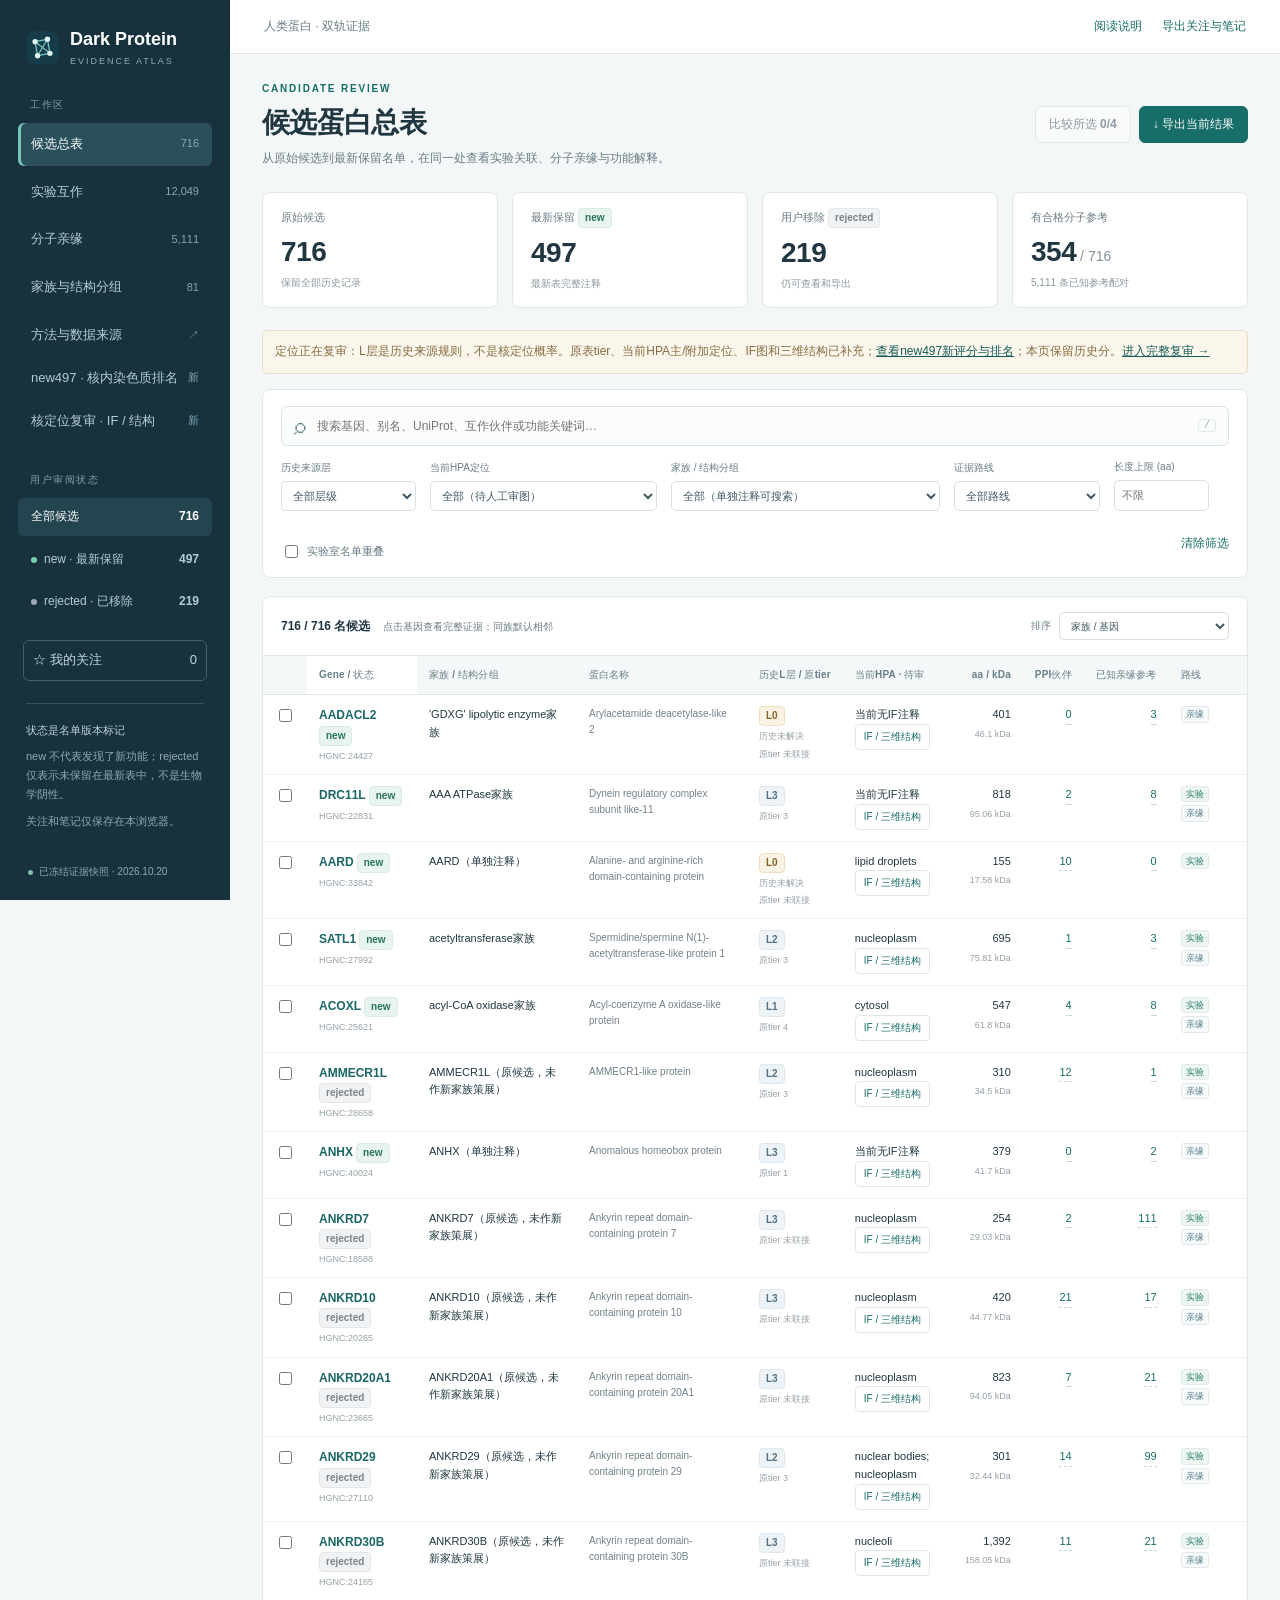
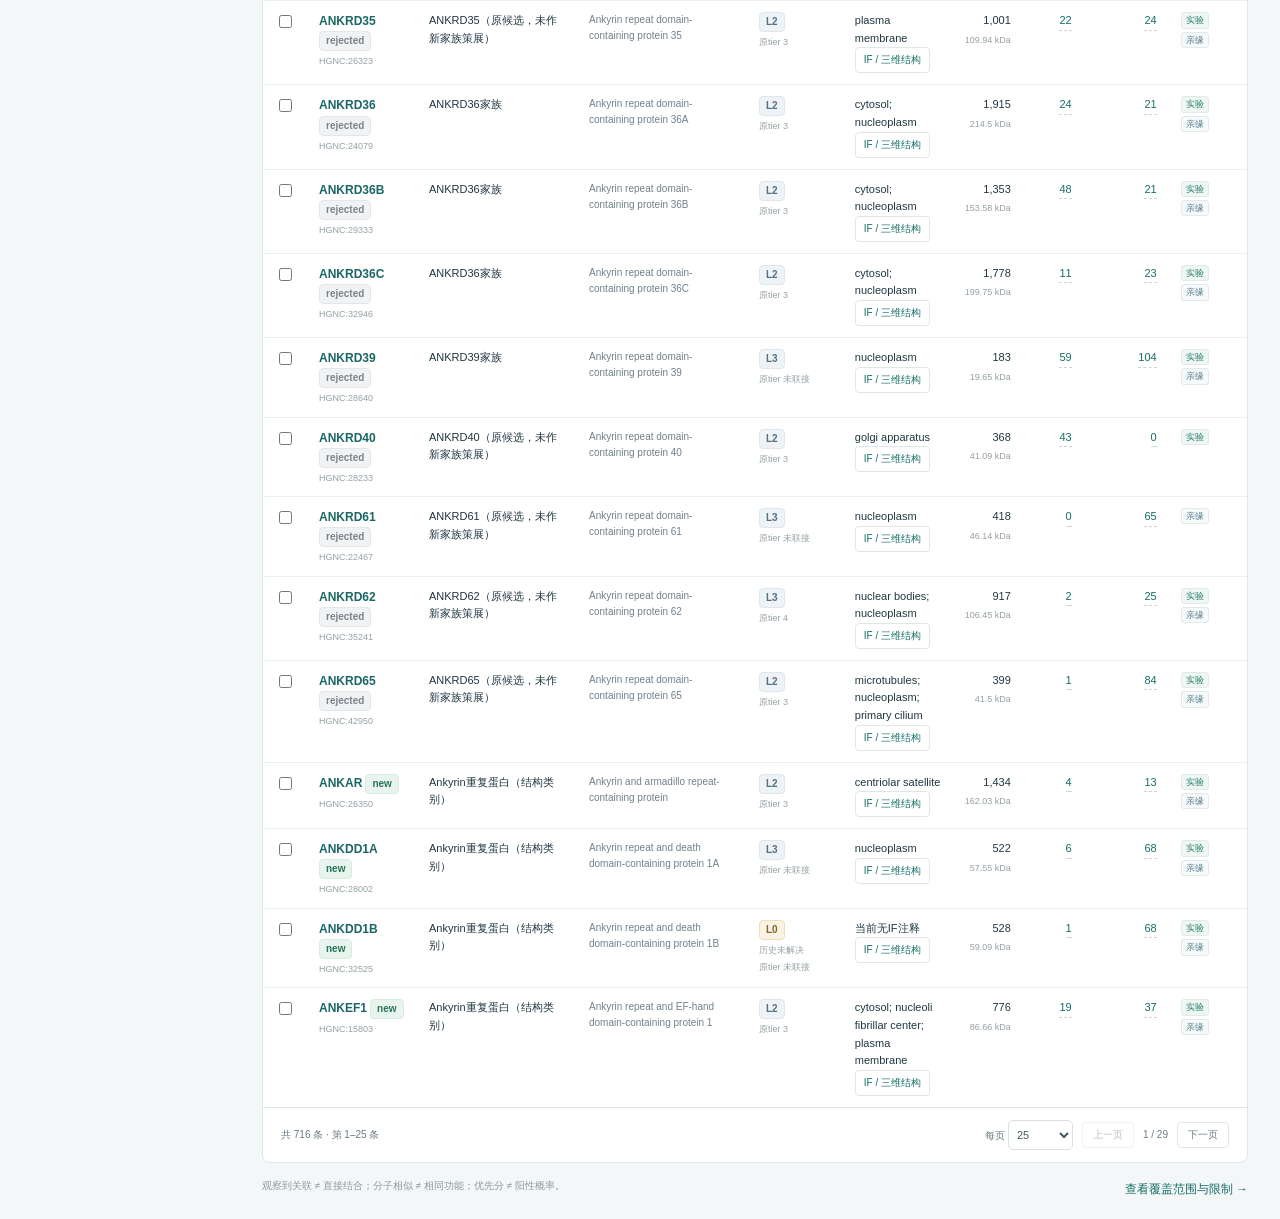
==== docs/index.html @ ebef7639 "Version review assets so cached pages load the current ranking" ====
<!doctype html>
<html lang="zh-CN">
<head>
 <meta charset="utf-8"><meta name="viewport" content="width=device-width,initial-scale=1">
 <meta name="description" content="716个人类候选蛋白的实验互作、分子亲缘与最新家族注释浏览器。">
 <title>Dark Protein Atlas · 候选证据浏览器</title>
 <link rel="icon" type="image/svg+xml" href="icon.svg"><link rel="stylesheet" href="style.css"><link rel="stylesheet" href="review.css">
 <script defer src="data/index.js"></script><script defer src="model.js?v=20261021-v3"></script><script defer src="review-data/index.js?v=20261021-v3"></script><script defer src="review-media.js?v=20261021-v3"></script><script defer src="app.js?v=20261021-v3"></script>
</head>
<body>
 <a class="skip-link" href="#main">跳到内容</a>
 <aside class="sidebar" aria-label="筛选与导航">
  <a class="brand" href="#"><img src="icon.svg" width="33" height="33" alt=""><span>Dark Protein<span class="brand-sub">EVIDENCE ATLAS</span></span></a>
  <div class="sidebar-section">工作区</div>
  <nav class="views" aria-label="数据视图">
   <button class="nav-button active" data-view="candidates"><span>候选总表</span><span id="nav-total">716</span></button>
   <button class="nav-button" data-view="ppi"><span>实验互作</span><span id="nav-ppi">…</span></button>
   <button class="nav-button" data-view="molecular"><span>分子亲缘</span><span>5,111</span></button>
   <button class="nav-button" data-view="families"><span>家族与结构分组</span><span>81</span></button>
   <button class="nav-button" data-view="methods"><span>方法与数据来源</span><span>↗</span></button>
  </nav>
  <a class="nav-button" href="priority.html"><span>new497 · 核内染色质排名</span><span>新</span></a><a class="nav-button nav-review-link" href="review.html"><span>核定位复审 · IF / 结构</span><span>新</span></a><div class="sidebar-section">用户审阅状态</div>
  <div class="status-buttons" role="group" aria-label="审阅状态">
   <button class="status-button active" data-status=""><span>全部候选</span><b>716</b></button>
   <button class="status-button" data-status="new"><span><i class="status-dot new"></i>new · 最新保留</span><b>497</b></button>
   <button class="status-button" data-status="rejected"><span><i class="status-dot rejected"></i>rejected · 已移除</span><b>219</b></button>
  </div>
  <button id="saved-only" class="saved-button" aria-pressed="false">☆ 我的关注 <span id="saved-count">0</span></button>
  <div class="sidebar-note"><strong>状态是名单版本标记</strong><p>new 不代表发现了新功能；rejected 仅表示未保留在最新表中，不是生物学阴性。</p><p>关注和笔记仅保存在本浏览器。</p></div>
  <div class="sidebar-bottom"><span class="snapshot-dot"></span>已冻结证据快照 · 2026.10.20</div>
 </aside>
 <div class="shell">
  <header class="topbar"><span>人类蛋白 · 双轨证据</span><div><button id="about" class="text-button">阅读说明</button><button id="export-notes" class="text-button">导出关注与笔记</button></div></header>
  <main id="main" tabindex="-1">
   <section class="page-heading"><div><p class="eyebrow">CANDIDATE REVIEW</p><h1 id="page-title">候选蛋白总表</h1><p id="page-description">从原始候选到最新保留名单，在同一处查看实验关联、分子亲缘与功能解释。</p></div><div class="heading-actions"><button id="compare" class="button" disabled>比较所选 <span id="compare-count">0</span>/4</button><button id="export" class="button primary">↓ 导出当前结果</button></div></section>
   <section class="stats" aria-label="数据覆盖">
    <button class="stat" data-stat="all"><span>原始候选</span><strong>716</strong><small>保留全部历史记录</small></button>
    <button class="stat" data-stat="new"><span>最新保留 <i class="pill new">new</i></span><strong>497</strong><small>最新表完整注释</small></button>
    <button class="stat" data-stat="rejected"><span>用户移除 <i class="pill rejected">rejected</i></span><strong>219</strong><small>仍可查看和导出</small></button>
    <button class="stat" data-stat="molecular"><span>有合格分子参考</span><strong>354<span class="stat-unit"> / 716</span></strong><small>5,111 条已知参考配对</small></button>
   </section>
   <div class="review-notice scope-note warn">定位正在复审：L层是历史来源规则，不是核定位概率。原表tier、当前HPA主/附加定位、IF图和三维结构已补充；<a href="priority.html">查看new497新评分与排名</a>；本页保留历史分。<a href="review.html">进入完整复审 →</a></div><section class="filter-panel" id="filters" aria-label="数据筛选">
    <div class="search-wrap"><span aria-hidden="true">⌕</span><input type="search" id="search" aria-label="搜索蛋白、别名、伙伴或功能" placeholder="搜索基因、别名、UniProt、互作伙伴或功能关键词…"><kbd>/</kbd></div>
    <div class="filter-row">
     <label>历史来源层<select id="loc-filter"><option value="">全部层级</option><option value="L1">L1 · 强来源支持</option><option value="L2">L2 · 较低特异性支持</option><option value="L3">L3 · 提示性支持</option><option value="L0">L0 · 未解决</option></select></label>
     <label>当前HPA定位<select id="review-category-filter"><option value="">全部（待人工审图）</option><option value="nuclear_main_only">核相关主定位，无其他主定位</option><option value="mixed_main">核与非核混合主定位</option><option value="nuclear_additional">核仅为附加定位</option><option value="non_nuclear_IF">IF未标注核定位</option><option value="no_IF_annotation">当前无IF定位注释</option></select></label><label>家族 / 结构分组<select id="family-filter"><option value="">全部分组</option></select></label>
     <label>证据路线<select id="route-filter"><option value="">全部路线</option><option value="both">实验互作 + 分子亲缘</option><option value="ppi">仅观察到实验互作</option><option value="molecular">仅有合格分子参考</option><option value="none">未观察到上述两类支持</option></select></label>
     <label>长度上限 (aa)<input id="length-filter" type="number" min="1" placeholder="不限"></label>
     <label class="check-label"><input type="checkbox" id="lab-filter">实验室名单重叠</label><button id="reset" class="text-button">清除筛选</button>
    </div>
   </section>
   <section class="results-panel"><div class="results-top"><div><strong id="results-count" aria-live="polite">正在载入…</strong><span id="results-note"></span></div><label id="sort-label">排序<select id="sort"><option value="family:asc">家族 / 基因</option><option value="original:asc">原716名单顺序</option><option value="symbol:asc">基因 A–Z</option><option value="ppi:desc">互作伙伴数 ↓</option><option value="molecular:desc">分子参考数 ↓</option><option value="pubmed:asc">Gene关联论文数 ↑</option><option value="length:asc">蛋白长度 ↑</option><option value="score:desc">历史综合优先分 ↓（待修订）</option></select></label></div>
    <div id="view-content" aria-live="polite"><div class="loading">正在载入证据快照…</div></div>
    <div id="pagination" class="pagination"></div>
   </section>
   <div class="page-footnote"><span>观察到关联 ≠ 直接结合；分子相似 ≠ 相同功能；优先分 ≠ 阳性概率。</span><button class="text-button" data-view="methods">查看覆盖范围与限制 →</button></div>
  </main>
 </div>
 <dialog id="detail-dialog" class="detail-dialog" aria-labelledby="detail-title"><div id="detail-content"></div></dialog>
 <dialog id="compare-dialog" class="compare-dialog" aria-labelledby="compare-title"><div id="compare-content"></div></dialog>
 <div id="toast" class="toast" role="status" aria-live="polite"></div>
 <noscript>本浏览器需要启用 JavaScript。原始表和完整证据可从随附文件中查阅。</noscript>
</body></html>
---- docs/style.css ----
:root{--ink:#203741;--muted:#6a7c84;--line:#e0e7e9;--teal:#176d67;--pale:#eaf5f2;--nav:#17323d;--bg:#f4f7f7;--white:#fff;--warn:#89672f}*{box-sizing:border-box}body{margin:0;background:var(--bg);font:13px/1.6 -apple-system,BlinkMacSystemFont,"Segoe UI","PingFang SC","Microsoft YaHei",sans-serif;color:var(--ink)}button,input,select,textarea{font:inherit}button,a,input,select,textarea{outline-offset:3px}button{cursor:pointer}button:disabled{cursor:not-allowed;opacity:.48}a{color:var(--teal);text-decoration:none}a:hover{text-decoration:underline}button{color:inherit}h1,h2,h3,h4,p{margin:0}h1{font-size:28px;letter-spacing:-.7px;line-height:1.35}h2{font-size:20px}h3{font-size:15px}h4{font-size:13px}.sidebar{position:fixed;inset:0 auto 0 0;width:230px;background:var(--nav);color:#d8e6e9;padding:28px 18px 20px;display:flex;flex-direction:column;z-index:20}.brand{color:white;display:flex;align-items:center;gap:11px;font-size:18px;font-weight:650;line-height:1.25;padding:0 8px}.brand:hover{text-decoration:none}.brand-sub{display:block;font-size:9px;font-weight:500;letter-spacing:2px;color:#8caeb8;margin-top:5px}.sidebar-section{font-size:10px;letter-spacing:1.5px;color:#86a1ad;margin:30px 12px 10px}.views,.status-buttons{display:grid;gap:5px}.nav-button,.status-button{border:0;background:transparent;color:#b6ccd3;border-radius:6px;display:flex;justify-content:space-between;align-items:center;text-align:left;padding:11px 13px;gap:8px}.nav-button>span:last-child{font-size:11px;font-variant-numeric:tabular-nums;color:#84a8b4}.nav-button:hover,.status-button:hover{background:#254551}.nav-button.active{background:#2b505b;color:white;box-shadow:inset 3px 0 0 #77c6b8}.status-button{padding:9px 13px;font-size:12px}.status-button.active{background:#244550;color:white}.status-button b{font-size:12px;font-weight:550}.status-dot{width:6px;height:6px;border-radius:50%;display:inline-block;margin-right:7px}.status-dot.new{background:#76ceaf}.status-dot.rejected{background:#9babb3}.saved-button{margin:20px 5px 0;border:1px solid #45606b;border-radius:6px;background:transparent;color:#c4d8df;padding:9px;text-align:left}.saved-button[aria-pressed=true]{background:#2c5059;border-color:#77c6b8}.saved-button span{float:right}.sidebar-note{border-top:1px solid #36515b;margin:22px 8px 0;padding-top:17px;color:#8faab4;font-size:11px;line-height:1.75}.sidebar-note strong{color:#bccfd6;font-weight:500}.sidebar-note p{margin-top:7px}.sidebar-bottom{margin-top:auto;padding:20px 10px 0;font-size:10px;color:#8faab4}.snapshot-dot{display:inline-block;width:5px;height:5px;border-radius:50%;background:#81b9a8;margin-right:6px}.shell{margin-left:230px}.topbar{height:54px;display:flex;justify-content:space-between;align-items:center;padding:0 34px;border-bottom:1px solid var(--line);background:#fff;color:var(--muted);font-size:12px}.topbar>div{display:flex;gap:20px}.text-button{padding:2px 0;background:none;border:0;color:var(--teal);font-size:12px;white-space:nowrap}.text-button:hover{text-decoration:underline}main{max-width:1720px;margin:auto;padding:27px 32px 18px}.eyebrow{font-size:10px;letter-spacing:1.8px;color:var(--teal);font-weight:650;margin-bottom:7px}.page-heading{display:flex;justify-content:space-between;align-items:center;gap:20px;margin-bottom:24px}.page-heading p:not(.eyebrow){color:var(--muted);font-size:12px;margin-top:7px}.heading-actions{display:flex;gap:8px;flex-shrink:0}.button{border:1px solid #cdd9dc;border-radius:6px;background:#fff;padding:8px 13px;font-weight:550;font-size:12px;white-space:nowrap}.button:hover{background:#f0f6f5;border-color:#9ab5b4}.button.primary{background:var(--teal);color:white;border-color:var(--teal)}.button.primary:hover{background:#125b56}.stats{display:grid;grid-template-columns:repeat(4,1fr);gap:14px;margin-bottom:22px}.stat{padding:15px 18px 13px;text-align:left;border:1px solid var(--line);background:white;border-radius:8px;box-shadow:0 1px 1px #19333b03}.stat:hover{border-color:#9bbeb5}.stat>span{font-size:11px;color:var(--muted);display:block}.stat strong{font-size:28px;font-weight:650;display:block;line-height:1.3;margin:7px 0 2px;font-variant-numeric:tabular-nums;letter-spacing:-.5px}.stat small{font-size:10px;color:#8b989d}.stat-unit{font-size:14px;color:#84939a;font-weight:400;letter-spacing:0}.pill{display:inline-block;border:1px solid transparent;border-radius:4px;padding:1px 6px;font-size:10px;font-style:normal;font-weight:550;white-space:nowrap}.pill.new{background:#e8f5ef;color:#28735a;border-color:#d7ebdf}.pill.rejected{background:#f1f2f3;color:#7b838b;border-color:#e4e7e9}.pill.warn{background:#faf3e4;color:#866329;border-color:#efdfbc}.pill.info{background:#edf3f7;color:#547184;border-color:#dde7ec}.filter-panel{padding:16px 18px;background:white;border:1px solid var(--line);border-radius:8px;margin-bottom:18px}.search-wrap{display:flex;align-items:center;border:1px solid #d6e1e3;border-radius:6px;background:#fbfdfd;padding:0 12px;gap:9px}.search-wrap>span{font-size:23px;line-height:1;color:#65818a}.search-wrap input{border:0;outline:0;background:transparent;width:100%;height:38px;font-size:12px}.search-wrap:focus-within{border-color:#5b9b91;box-shadow:0 0 0 2px #67ab9c1a}kbd{font:10px monospace;color:#96a6ad;border:1px solid #e2e8e9;border-radius:3px;padding:0 5px}.filter-row{display:flex;gap:14px;align-items:flex-end;margin-top:13px;flex-wrap:wrap}.filter-row label{display:grid;gap:5px;font-size:10px;color:var(--muted);min-width:115px}.filter-row label:nth-child(2){max-width:255px;flex:1}select,input[type=number]{background:white;border:1px solid #d7e0e3;border-radius:5px;padding:6px 7px;font-size:11px;color:#415963;min-height:30px;width:100%}.filter-row input[type=number]{width:95px}.filter-row .check-label{display:flex;align-items:center;gap:6px;align-self:center;padding-top:17px;font-size:11px;min-width:0;white-space:nowrap}input[type=checkbox]{accent-color:var(--teal)}.filter-row>.text-button{margin-left:auto;margin-bottom:6px}.results-panel{background:white;border:1px solid var(--line);border-radius:8px;overflow:hidden}.results-top{padding:15px 18px;display:flex;justify-content:space-between;align-items:center;gap:15px;border-bottom:1px solid var(--line)}.results-top strong{font-size:12px}.results-top #results-note{font-size:10px;color:var(--muted);margin-left:13px}.results-top label{display:flex;align-items:center;gap:8px;white-space:nowrap;font-size:10px;color:var(--muted)}.results-top select{width:170px;min-height:28px;font-size:10px}.table-scroll{overflow:auto;max-width:100%}table{width:100%;border-collapse:collapse;font-size:11px}th{background:#f5f8f9;color:#687e89;letter-spacing:.15px;font-size:10px;font-weight:550;text-align:left;white-space:nowrap;padding:11px 12px;border-bottom:1px solid var(--line)}td{padding:11px 12px;border-bottom:1px solid #edf1f2;vertical-align:top;line-height:1.6}tbody tr:last-child td{border-bottom:0}tbody tr:hover{background:#f5faf8}th.num,td.num{text-align:right;font-variant-numeric:tabular-nums}.gene-cell{position:sticky;left:0;background:inherit;z-index:1;min-width:110px}.gene-button{border:0;padding:0;background:none;color:#1b6766;font-weight:650;font-size:12px;text-align:left;white-space:nowrap}.gene-button:hover{text-decoration:underline}.gene-sub{display:block;font-size:9px;color:#94a0a6;margin-top:3px;white-space:nowrap}.family-cell{max-width:220px;min-width:160px}.name-cell{min-width:170px;max-width:240px;color:#71818a;font-size:10px}.compact-cell{max-width:200px;min-width:110px}.count-button{color:var(--teal);border:0;border-bottom:1px dashed #c6d9d6;background:none;padding:0;font-variant-numeric:tabular-nums}.row-save{padding:0;border:0;background:none;color:#9babb0;font-size:17px;line-height:1}.row-save.saved{color:#b28a3f}.route-tags{min-width:48px;display:flex;gap:3px;flex-wrap:wrap}.route-tag{white-space:nowrap;font-size:9px;color:#577f8c;border:1px solid #e2e9ec;padding:0 4px;border-radius:3px;background:#f7fafb}.route-tag.ppi{color:#26796b;background:#eff7f3}.score-note{font-size:8px;display:block;color:#98a2a7}.muted{color:#8c9ca3}.pagination{padding:12px 18px;border-top:1px solid var(--line);display:flex;align-items:center;justify-content:space-between;gap:12px;font-size:10px;color:var(--muted)}.pagination>div{display:flex;align-items:center;gap:9px}.pagination select{width:65px;padding:4px}.pagination button{border:1px solid var(--line);background:white;padding:4px 10px;border-radius:4px;font-size:10px}.pagination button:hover:not(:disabled){background:var(--pale)}.page-footnote{display:flex;justify-content:space-between;gap:12px;font-size:10px;color:#8b9aa1;margin-top:15px}.empty{padding:60px 25px;text-align:center;color:var(--muted)}.empty strong{display:block;font-size:15px;color:#526a75;margin-bottom:8px}.loading{padding:55px;text-align:center;color:var(--muted)}.detail-dialog,.compare-dialog{padding:0;border:1px solid #cedbde;border-radius:12px;width:min(1180px,96vw);max-height:92vh;color:var(--ink);box-shadow:0 25px 100px #18343d33}.detail-dialog::backdrop,.compare-dialog::backdrop{background:#17313c66;backdrop-filter:blur(2px)}.detail-header{padding:22px 26px 16px;background:#fff;position:sticky;top:0;z-index:4;border-bottom:1px solid var(--line)}.detail-topline{display:flex;justify-content:space-between;align-items:center;gap:15px}.detail-title-wrap{display:flex;gap:11px;align-items:center}.detail-title-wrap h2{font-size:25px;line-height:1.2}.detail-header .subtitle{color:var(--muted);font-size:11px;margin-top:8px}.detail-actions{display:flex;align-items:center;gap:8px}.icon-button{background:none;border:1px solid var(--line);width:29px;height:29px;border-radius:5px;font-size:16px;color:#647b87}.detail-ids{display:flex;gap:12px;margin:10px 0 0;color:#7b8d95;font-size:10px;flex-wrap:wrap}.detail-tabs{display:flex;gap:22px;margin-top:17px;overflow:auto;white-space:nowrap}.detail-tab{border:0;background:none;padding:6px 0 9px;font-size:11px;color:#7b8f96;border-bottom:2px solid transparent}.detail-tab.active{color:var(--teal);border-bottom-color:var(--teal);font-weight:650}.detail-body{padding:22px 26px 28px;background:#f7f9f9;min-height:340px}.detail-metrics{display:grid;grid-template-columns:repeat(5,1fr);gap:9px;margin-bottom:18px}.metric{background:white;border:1px solid var(--line);padding:10px 12px;border-radius:6px}.metric span{font-size:10px;color:var(--muted);display:block}.metric strong{font-size:18px;font-weight:600;display:block;margin-top:3px}.two-columns{display:grid;grid-template-columns:1fr 1fr;gap:15px}.card{background:white;border:1px solid var(--line);border-radius:7px;padding:17px 18px;margin-bottom:15px}.card h3{font-size:12px;color:#3c5b66;margin-bottom:9px;display:flex;align-items:center;gap:8px}.card p,.prose{font-size:12px;line-height:1.85;white-space:pre-wrap;overflow-wrap:anywhere}.card h4{font-size:11px;margin-top:13px;margin-bottom:5px;color:#6a7e86}.card .pill{font-size:9px}.hypothesis-card{border-left:3px solid #bfac75;background:#fffdf7}.known-card{border-left:3px solid #74a99a}.scope-note{background:#edf3f5;border:1px solid #dee7eb;color:#617a86;border-radius:5px;padding:10px 12px;font-size:10px;line-height:1.8;margin-bottom:14px}.scope-note.warn{background:#fbf6eb;border-color:#eadfc5;color:#856c41}.section-toolbar{display:flex;gap:9px;justify-content:space-between;align-items:center;flex-wrap:wrap;margin-bottom:13px}.section-toolbar input[type=search]{border:1px solid #d6e1e3;border-radius:5px;min-width:210px;padding:7px 9px;font-size:11px}.section-toolbar select{width:185px}.detail-table{border:1px solid var(--line);border-radius:6px;background:white;overflow:auto}.detail-table td{font-size:10px}.detail-table th{font-size:9px}.detail-table .function-cell{min-width:270px;max-width:390px;white-space:pre-wrap}.evidence-links{display:flex;flex-wrap:wrap;gap:5px}.evidence-links a{font-size:9px;display:inline-block;background:#f1f5f7;border-radius:3px;padding:0 4px}.small-button{padding:4px 8px;border:1px solid var(--line);border-radius:4px;background:white;color:var(--teal);font-size:10px}.data-blob{font-size:10px;line-height:1.7;white-space:pre-wrap;max-height:420px;overflow:auto;overflow-wrap:anywhere;background:#f4f7f8;border:1px solid #e0e8eb;border-radius:5px;padding:12px;margin-top:8px}.annotation-fields{display:grid;grid-template-columns:150px 1fr;gap:8px 16px;font-size:11px}.annotation-fields dt{color:var(--muted)}.annotation-fields dd{margin:0;white-space:pre-wrap;overflow-wrap:anywhere}.domain-svg{display:block;width:100%;height:auto;min-height:75px}.domain-legend{font-size:10px;color:var(--muted);display:flex;gap:8px;flex-wrap:wrap;margin-top:5px}.domain-legend a{border-bottom:2px solid #8eada9;padding-bottom:2px}.ego-svg{width:100%;height:auto;max-height:470px;display:block}.graph-node{cursor:pointer}.graph-node text{font-size:10px;paint-order:stroke;stroke:#fff;stroke-width:3px;stroke-linejoin:round;fill:#45606a}.graph-node:hover circle{stroke:#224b55;stroke-width:3}.graph-note{font-size:10px;color:var(--muted);margin-top:8px}.toggle-row{display:flex;gap:5px;margin-bottom:12px}.toggle-row button{border:1px solid var(--line);background:white;padding:6px 12px;border-radius:5px;font-size:11px}.toggle-row button.active{background:var(--pale);border-color:#8ab8a9;color:var(--teal)}.family-grid{display:grid;grid-template-columns:repeat(2,1fr);gap:13px;padding:18px}.family-card{border:1px solid var(--line);border-radius:7px;padding:16px;cursor:pointer;transition:border-color .15s}.family-card:hover{border-color:#83ada4}.family-card h3{font-size:13px}.family-card p{font-size:11px;color:#6c818a;margin:8px 0;line-height:1.85}.family-card .members{font-size:10px;color:var(--teal);line-height:1.9}.family-card footer{font-size:10px;color:#91a0a6;margin-top:10px;display:flex;justify-content:space-between}.method-content{padding:22px;max-width:1060px}.method-content section{margin-bottom:24px}.method-content h2{font-size:16px;margin-bottom:9px}.method-content p,.method-content li{font-size:12px;line-height:1.9;color:#536d77}.method-content ul{padding-left:19px}.method-content table{margin-top:12px;border:1px solid var(--line)}.method-content code{font-size:10px;background:#eef3f5;padding:2px 4px;overflow-wrap:anywhere}.note-area{width:100%;min-height:100px;border:1px solid #d7e2e5;border-radius:6px;padding:10px;resize:vertical;font-size:12px;line-height:1.8}.note-saved{font-size:10px;color:var(--muted);margin-top:5px}.compare-dialog{width:min(1300px,97vw)}.compare-table th:first-child{min-width:140px}.compare-table th,.compare-table td{min-width:240px;font-size:11px;white-space:pre-wrap;overflow-wrap:anywhere}.compare-table th:first-child,.compare-table td:first-child{background:#f6f9fa;color:#768b95;min-width:140px;position:sticky;left:0}.toast{position:fixed;bottom:24px;left:calc(50% + 100px);transform:translateX(-50%);z-index:100;background:#24444e;color:white;border-radius:6px;padding:9px 17px;box-shadow:0 6px 24px #17313c30;font-size:12px;opacity:0;pointer-events:none;transition:opacity .2s}.toast.visible{opacity:1}.skip-link{position:fixed;top:-70px;left:250px;z-index:200;background:white;padding:9px 14px;border:1px solid var(--line)}.skip-link:focus{top:5px}.inline-error{color:#9c513e;background:#fff5f1;padding:12px;border:1px solid #f0d6ca;border-radius:5px}.ref-label{font-size:9px;color:#91a0a6;margin-top:4px}.size-bar{height:6px;max-width:50px;background:#d9e9e4;border-radius:2px;margin-top:5px}.secondary-detail{position:relative;background:white;border:1px solid #b9cfca;border-radius:7px;padding:17px;margin-bottom:16px}.secondary-detail>.icon-button{position:absolute;right:12px;top:12px}.partner-tags{display:flex;gap:5px;flex-wrap:wrap;margin-top:8px}.mini-charts{display:flex;gap:9px;align-items:center;font-size:10px;color:#738a93}.mini-track{width:90px;height:6px;background:#e8edef;border-radius:3px;position:relative}.mini-track span{position:absolute;top:0;bottom:0;background:#76a79b;border-radius:3px}.nowrap{white-space:nowrap}.view-note{font-size:11px;padding:10px 18px;color:var(--muted);border-bottom:1px solid var(--line);line-height:1.8}.hidden{display:none!important}
@media(min-width:1600px){main{padding-left:44px;padding-right:44px}.topbar{padding-left:44px;padding-right:44px}}@media(max-width:1200px){.sidebar{width:205px;padding-left:12px;padding-right:12px}.shell{margin-left:205px}main{padding:23px 20px}.heading-actions{flex-direction:column}.stats{gap:9px}.stat{padding:13px}.page-heading h1{font-size:25px}.filter-row{gap:10px}.toast{left:calc(50% + 80px)}}@media(max-width:850px){.sidebar{position:relative;width:auto;padding:15px 18px}.brand{font-size:17px}.brand-sub{font-size:8px}.sidebar-section,.sidebar-note,.sidebar-bottom{display:none}.views{display:flex;overflow:auto;margin-top:15px;gap:3px}.nav-button{font-size:11px;white-space:nowrap;padding:8px 10px}.nav-button>span:last-child{display:none}.status-buttons{display:flex;gap:5px;margin-top:10px}.status-button{font-size:10px;padding:7px 10px;gap:10px}.saved-button{position:absolute;right:20px;top:12px;margin:0;font-size:10px;padding:5px 9px;width:105px}.shell{margin-left:0}.topbar{padding:0 18px;height:43px;font-size:10px}.topbar>div{gap:10px}.text-button{font-size:10px}main{padding:22px 15px}.page-heading{align-items:flex-start}.page-heading h1{font-size:23px}.page-heading p:not(.eyebrow){font-size:11px;max-width:370px}.heading-actions{gap:6px}.button{font-size:10px;padding:7px 9px}.stats{grid-template-columns:repeat(2,1fr)}.stat strong{font-size:24px}.filter-panel{padding:12px}.filter-row label{flex:1;min-width:130px}.filter-row label:nth-child(2){max-width:none}.filter-row .check-label{flex:1}.filter-row>.text-button{margin-left:0}.results-top{padding:12px;align-items:flex-start}.results-top #results-note{display:block;margin:3px 0 0;max-width:250px}.page-footnote{flex-direction:column;gap:4px}.page-footnote button{text-align:left}.family-grid{grid-template-columns:1fr}.detail-header{padding:17px}.detail-body{padding:16px}.detail-metrics{grid-template-columns:repeat(3,1fr)}.two-columns{grid-template-columns:1fr}.detail-tabs{gap:18px}.detail-title-wrap h2{font-size:22px}.detail-actions{gap:4px}.detail-actions .small-button{font-size:9px;padding:4px 5px}.annotation-fields{grid-template-columns:110px 1fr}.toast{left:50%;max-width:90vw}.method-content{padding:16px}.results-top select{width:137px}.search-wrap kbd{display:none}}
@media print{.sidebar,.topbar,.heading-actions,.filter-panel,.pagination,.page-footnote,.detail-actions,.detail-tabs{display:none!important}.shell{margin:0}main{padding:0}.stats{display:none}dialog[open]{position:static;max-height:none;width:100%;border:0}body:has(dialog[open])>.shell{display:none}.detail-body{background:white}.card{break-inside:avoid}}
---- docs/review.css ----
.review-notice{margin-bottom:15px;font-size:12px;line-height:1.8}.review-summary{display:flex;gap:14px;flex-wrap:wrap;margin-bottom:14px}.review-summary span{background:#eef5f3;border:1px solid #dce7e3;padding:8px 12px;border-radius:5px;font-size:12px}.if-gallery{display:grid;grid-template-columns:repeat(2,minmax(0,1fr));gap:15px;margin-top:15px}.if-gallery figure{margin:0;border:1px solid var(--line);border-radius:6px;overflow:hidden;background:#f7f9f9}.if-gallery img{display:block;width:100%;height:auto;min-height:150px;object-fit:contain;background:#17262a}.if-gallery figcaption{padding:10px 12px;font-size:11px;line-height:1.8}.structure-controls{display:flex;align-items:end;gap:10px;flex-wrap:wrap;margin:12px 0}.structure-controls label{display:block;max-width:100%;font-size:11px}.structure-controls select{max-width:100%;width:500px}.structure-viewer{position:relative;width:100%;height:420px;border:1px solid #dbe4e7;border-radius:6px;background:white;overflow:hidden}.structure-viewer>p{padding:22px;color:var(--muted)}.structure-viewer canvas{position:absolute;inset:0}.plddt-key{display:flex;gap:14px;font-size:11px;margin:10px 0}.plddt-key span::before{content:'';display:inline-block;width:12px;height:8px;background:var(--c);margin-right:5px}.model-metadata{font-size:11px;line-height:1.8;margin-bottom:8px}.review-table td{vertical-align:top;font-size:11px}.review-table .loc-cell{min-width:180px;max-width:260px}.review-toolbar{display:flex;gap:12px;flex-wrap:wrap;align-items:end;margin-bottom:16px}.review-toolbar label{font-size:12px;display:block}.review-toolbar input{padding:9px;border:1px solid var(--line);border-radius:5px}.review-header{display:flex;justify-content:space-between;gap:15px;margin-bottom:20px}.review-container{max-width:1440px;margin:auto;padding:25px}.review-detail-back{margin-bottom:12px}.review-method{font-size:12px;line-height:1.9;max-width:1050px}.review-method table{margin:15px 0}.nav-review-link{display:flex;text-decoration:none}.scope-note a{color:#155b58;text-decoration:underline}@media(max-width:700px){.if-gallery{grid-template-columns:1fr}.structure-viewer{height:330px}.structure-controls select{width:100%}.review-container{padding:15px}.review-header{display:block}}

.priority-weights{display:flex;gap:18px;flex-wrap:wrap;padding:18px 0}.priority-weights label{display:grid;gap:8px}.priority-weights input{width:90px;padding:8px}.priority-table{min-width:1600px}.priority-table small{font-size:11px;color:#596b72}.priority-table td{vertical-align:top}
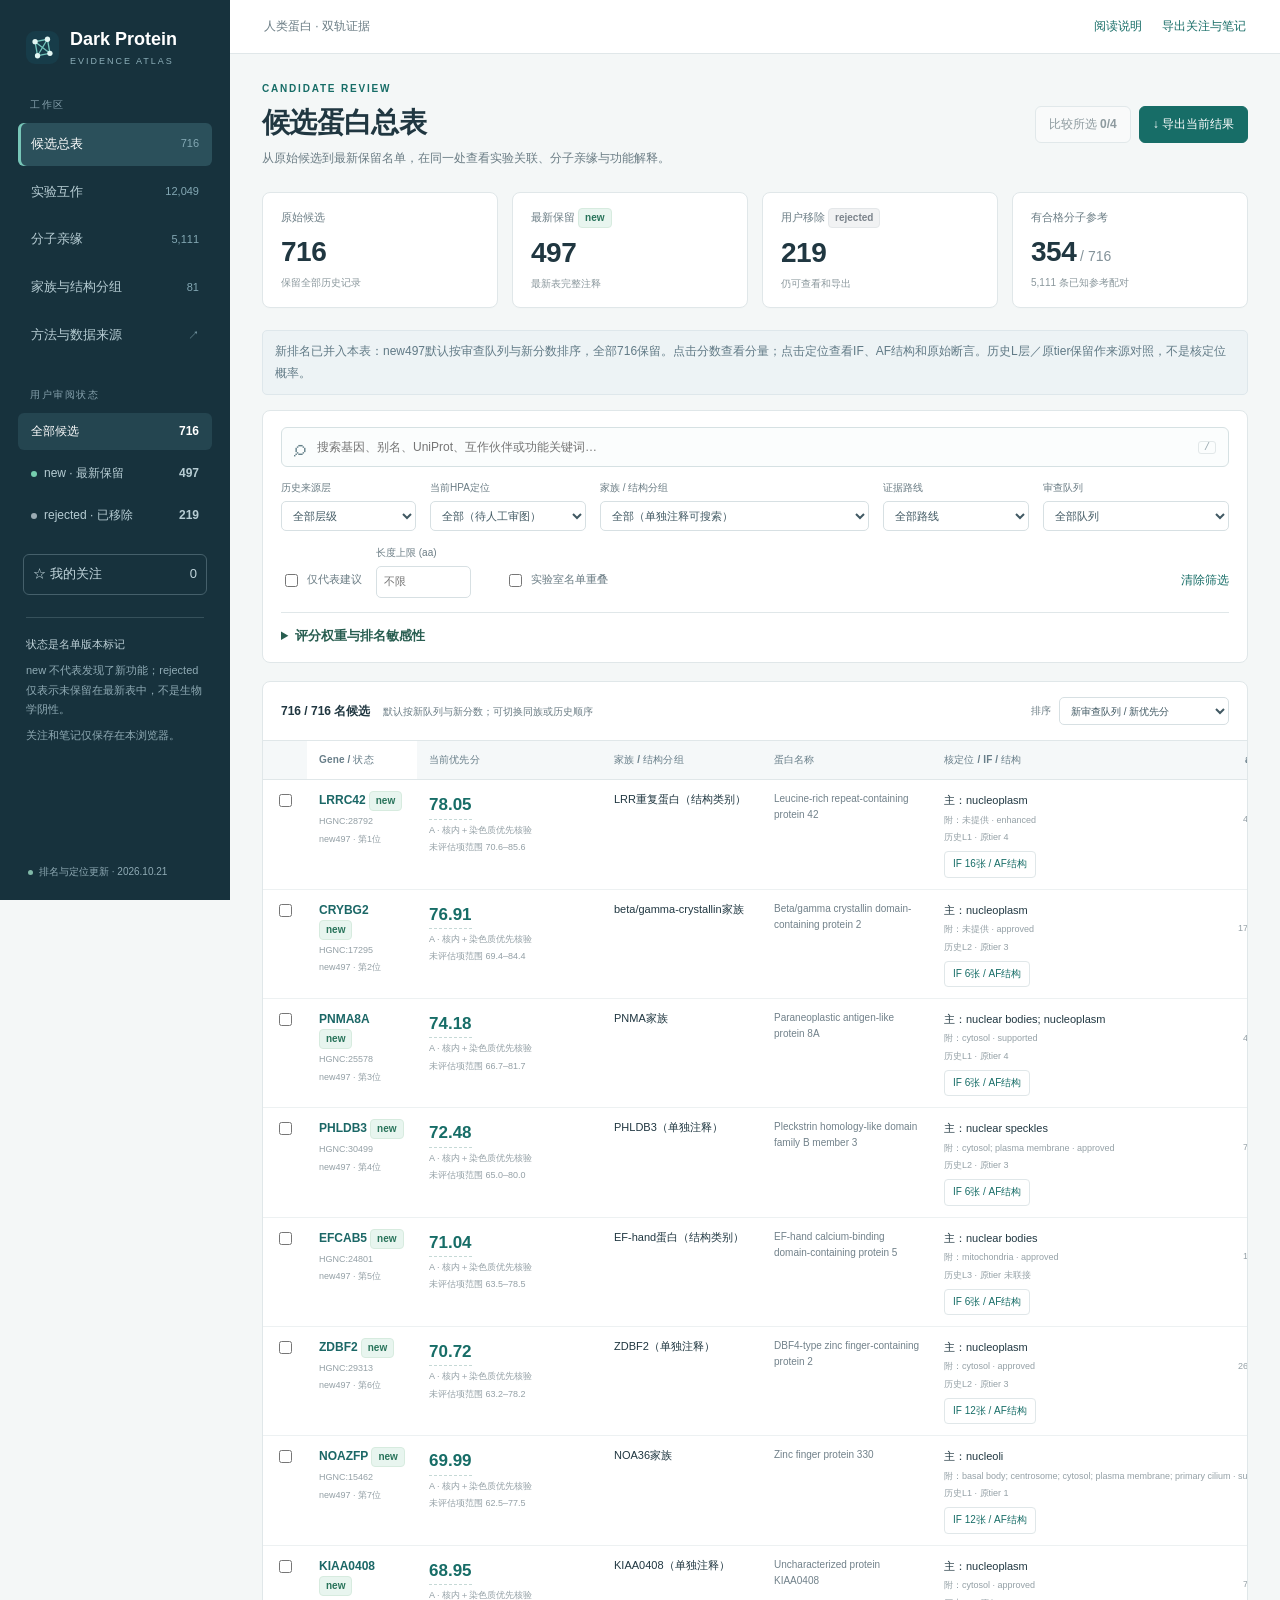
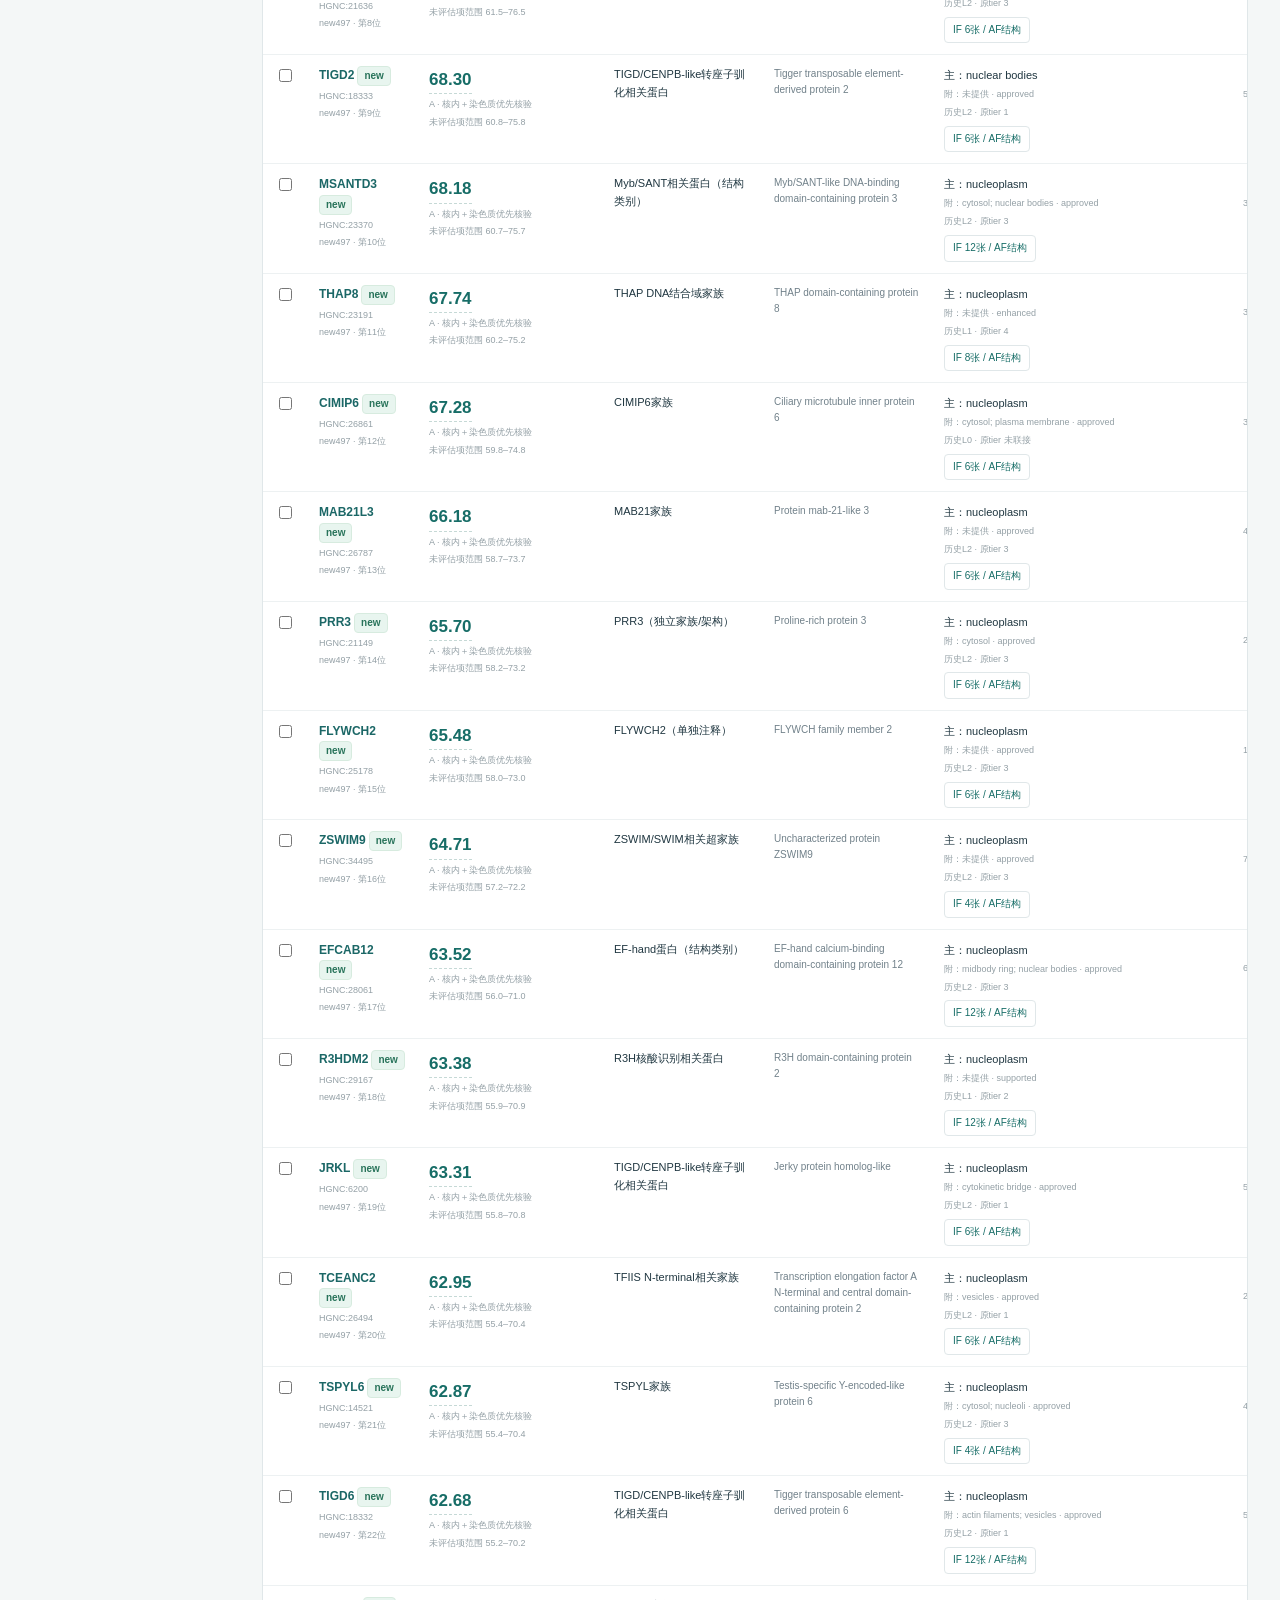
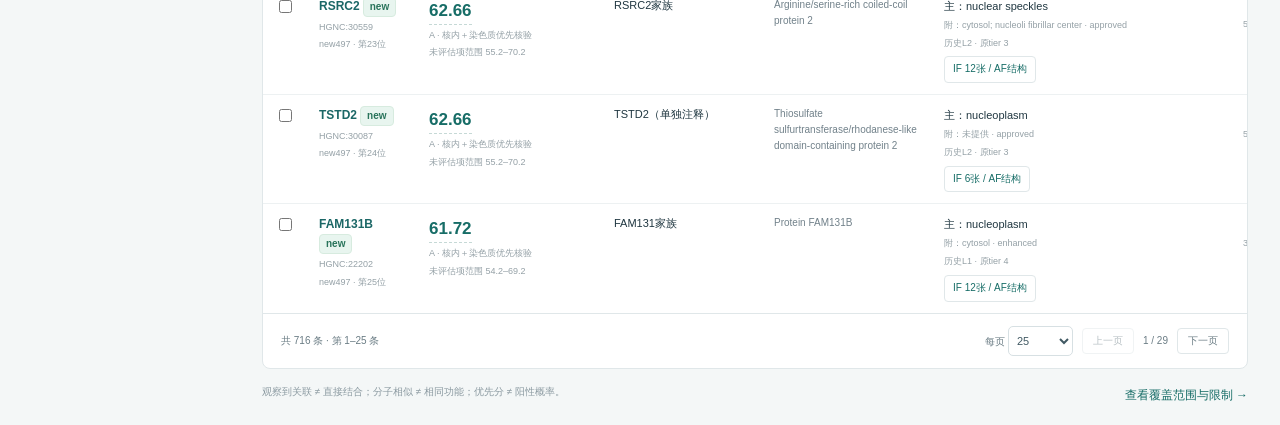
==== commit 256ef2e3: "Integrate current ranking and localization into original candidate views" ====
--- a/docs/index.html
+++ b/docs/index.html
@@ -4,8 +4,8 @@
  <meta charset="utf-8"><meta name="viewport" content="width=device-width,initial-scale=1">
  <meta name="description" content="716个人类候选蛋白的实验互作、分子亲缘与最新家族注释浏览器。">
  <title>Dark Protein Atlas · 候选证据浏览器</title>
- <link rel="icon" type="image/svg+xml" href="icon.svg"><link rel="stylesheet" href="style.css"><link rel="stylesheet" href="review.css">
- <script defer src="data/index.js"></script><script defer src="model.js?v=20261021-v3"></script><script defer src="review-data/index.js?v=20261021-v3"></script><script defer src="review-media.js?v=20261021-v3"></script><script defer src="app.js?v=20261021-v3"></script>
+ <link rel="icon" type="image/svg+xml" href="icon.svg"><link rel="stylesheet" href="style.css"><link rel="stylesheet" href="review.css?v=20261021-integrated-v1">
+ <script defer src="data/index.js"></script><script defer src="model.js?v=20261021-integrated-v1"></script><script defer src="review-data/index.js?v=20261021-integrated-v1"></script><script defer src="review-media.js?v=20261021-integrated-v1"></script><script defer src="priority-data/index.js?v=20261021-integrated-v1"></script><script defer src="priority-integrated.js?v=20261021-integrated-v1"></script><script defer src="app.js?v=20261021-integrated-v1"></script>
 </head>
 <body>
  <a class="skip-link" href="#main">跳到内容</a>
@@ -19,7 +19,7 @@
    <button class="nav-button" data-view="families"><span>家族与结构分组</span><span>81</span></button>
    <button class="nav-button" data-view="methods"><span>方法与数据来源</span><span>↗</span></button>
   </nav>
-  <a class="nav-button" href="priority.html"><span>new497 · 核内染色质排名</span><span>新</span></a><a class="nav-button nav-review-link" href="review.html"><span>核定位复审 · IF / 结构</span><span>新</span></a><div class="sidebar-section">用户审阅状态</div>
+  <div class="sidebar-section">用户审阅状态</div>
   <div class="status-buttons" role="group" aria-label="审阅状态">
    <button class="status-button active" data-status=""><span>全部候选</span><b>716</b></button>
    <button class="status-button" data-status="new"><span><i class="status-dot new"></i>new · 最新保留</span><b>497</b></button>
@@ -27,7 +27,7 @@
   </div>
   <button id="saved-only" class="saved-button" aria-pressed="false">☆ 我的关注 <span id="saved-count">0</span></button>
   <div class="sidebar-note"><strong>状态是名单版本标记</strong><p>new 不代表发现了新功能；rejected 仅表示未保留在最新表中，不是生物学阴性。</p><p>关注和笔记仅保存在本浏览器。</p></div>
-  <div class="sidebar-bottom"><span class="snapshot-dot"></span>已冻结证据快照 · 2026.10.20</div>
+  <div class="sidebar-bottom"><span class="snapshot-dot"></span>排名与定位更新 · 2026.10.21</div>
  </aside>
  <div class="shell">
   <header class="topbar"><span>人类蛋白 · 双轨证据</span><div><button id="about" class="text-button">阅读说明</button><button id="export-notes" class="text-button">导出关注与笔记</button></div></header>
@@ -39,17 +39,18 @@
     <button class="stat" data-stat="rejected"><span>用户移除 <i class="pill rejected">rejected</i></span><strong>219</strong><small>仍可查看和导出</small></button>
     <button class="stat" data-stat="molecular"><span>有合格分子参考</span><strong>354<span class="stat-unit"> / 716</span></strong><small>5,111 条已知参考配对</small></button>
    </section>
-   <div class="review-notice scope-note warn">定位正在复审：L层是历史来源规则，不是核定位概率。原表tier、当前HPA主/附加定位、IF图和三维结构已补充；<a href="priority.html">查看new497新评分与排名</a>；本页保留历史分。<a href="review.html">进入完整复审 →</a></div><section class="filter-panel" id="filters" aria-label="数据筛选">
+   <div class="review-notice scope-note">新排名已并入本表：new497默认按审查队列与新分数排序，全部716保留。点击分数查看分量；点击定位查看IF、AF结构和原始断言。历史L层／原tier保留作来源对照，不是核定位概率。</div><section class="filter-panel" id="filters" aria-label="数据筛选">
     <div class="search-wrap"><span aria-hidden="true">⌕</span><input type="search" id="search" aria-label="搜索蛋白、别名、伙伴或功能" placeholder="搜索基因、别名、UniProt、互作伙伴或功能关键词…"><kbd>/</kbd></div>
     <div class="filter-row">
      <label>历史来源层<select id="loc-filter"><option value="">全部层级</option><option value="L1">L1 · 强来源支持</option><option value="L2">L2 · 较低特异性支持</option><option value="L3">L3 · 提示性支持</option><option value="L0">L0 · 未解决</option></select></label>
      <label>当前HPA定位<select id="review-category-filter"><option value="">全部（待人工审图）</option><option value="nuclear_main_only">核相关主定位，无其他主定位</option><option value="mixed_main">核与非核混合主定位</option><option value="nuclear_additional">核仅为附加定位</option><option value="non_nuclear_IF">IF未标注核定位</option><option value="no_IF_annotation">当前无IF定位注释</option></select></label><label>家族 / 结构分组<select id="family-filter"><option value="">全部分组</option></select></label>
      <label>证据路线<select id="route-filter"><option value="">全部路线</option><option value="both">实验互作 + 分子亲缘</option><option value="ppi">仅观察到实验互作</option><option value="molecular">仅有合格分子参考</option><option value="none">未观察到上述两类支持</option></select></label>
-     <label>长度上限 (aa)<input id="length-filter" type="number" min="1" placeholder="不限"></label>
+     <label>审查队列<select id="priority-queue-filter"><option value="">全部队列</option></select></label><label class="check-label"><input type="checkbox" id="representative-filter">仅代表建议</label><label>长度上限 (aa)<input id="length-filter" type="number" min="1" placeholder="不限"></label>
      <label class="check-label"><input type="checkbox" id="lab-filter">实验室名单重叠</label><button id="reset" class="text-button">清除筛选</button>
     </div>
+    <details id="integrated-priority-settings" class="integrated-settings"></details>
    </section>
-   <section class="results-panel"><div class="results-top"><div><strong id="results-count" aria-live="polite">正在载入…</strong><span id="results-note"></span></div><label id="sort-label">排序<select id="sort"><option value="family:asc">家族 / 基因</option><option value="original:asc">原716名单顺序</option><option value="symbol:asc">基因 A–Z</option><option value="ppi:desc">互作伙伴数 ↓</option><option value="molecular:desc">分子参考数 ↓</option><option value="pubmed:asc">Gene关联论文数 ↑</option><option value="length:asc">蛋白长度 ↑</option><option value="score:desc">历史综合优先分 ↓（待修订）</option></select></label></div>
+   <section class="results-panel"><div class="results-top"><div><strong id="results-count" aria-live="polite">正在载入…</strong><span id="results-note"></span></div><label id="sort-label">排序<select id="sort"><option value="priority:asc">新审查队列 / 新优先分</option><option value="currentScore:desc">新综合分 ↓（跨队列）</option><option value="family:asc">家族 / 基因</option><option value="original:asc">原716名单顺序</option><option value="symbol:asc">基因 A–Z</option><option value="ppi:desc">互作伙伴数 ↓</option><option value="molecular:desc">分子参考数 ↓</option><option value="pubmed:asc">Gene关联论文数 ↑</option><option value="length:asc">蛋白长度 ↑</option><option value="score:desc">历史综合优先分 ↓（原版）</option></select></label></div>
     <div id="view-content" aria-live="polite"><div class="loading">正在载入证据快照…</div></div>
     <div id="pagination" class="pagination"></div>
    </section>
--- a/docs/review.css
+++ b/docs/review.css
@@ -1,3 +1,21 @@
 .review-notice{margin-bottom:15px;font-size:12px;line-height:1.8}.review-summary{display:flex;gap:14px;flex-wrap:wrap;margin-bottom:14px}.review-summary span{background:#eef5f3;border:1px solid #dce7e3;padding:8px 12px;border-radius:5px;font-size:12px}.if-gallery{display:grid;grid-template-columns:repeat(2,minmax(0,1fr));gap:15px;margin-top:15px}.if-gallery figure{margin:0;border:1px solid var(--line);border-radius:6px;overflow:hidden;background:#f7f9f9}.if-gallery img{display:block;width:100%;height:auto;min-height:150px;object-fit:contain;background:#17262a}.if-gallery figcaption{padding:10px 12px;font-size:11px;line-height:1.8}.structure-controls{display:flex;align-items:end;gap:10px;flex-wrap:wrap;margin:12px 0}.structure-controls label{display:block;max-width:100%;font-size:11px}.structure-controls select{max-width:100%;width:500px}.structure-viewer{position:relative;width:100%;height:420px;border:1px solid #dbe4e7;border-radius:6px;background:white;overflow:hidden}.structure-viewer>p{padding:22px;color:var(--muted)}.structure-viewer canvas{position:absolute;inset:0}.plddt-key{display:flex;gap:14px;font-size:11px;margin:10px 0}.plddt-key span::before{content:'';display:inline-block;width:12px;height:8px;background:var(--c);margin-right:5px}.model-metadata{font-size:11px;line-height:1.8;margin-bottom:8px}.review-table td{vertical-align:top;font-size:11px}.review-table .loc-cell{min-width:180px;max-width:260px}.review-toolbar{display:flex;gap:12px;flex-wrap:wrap;align-items:end;margin-bottom:16px}.review-toolbar label{font-size:12px;display:block}.review-toolbar input{padding:9px;border:1px solid var(--line);border-radius:5px}.review-header{display:flex;justify-content:space-between;gap:15px;margin-bottom:20px}.review-container{max-width:1440px;margin:auto;padding:25px}.review-detail-back{margin-bottom:12px}.review-method{font-size:12px;line-height:1.9;max-width:1050px}.review-method table{margin:15px 0}.nav-review-link{display:flex;text-decoration:none}.scope-note a{color:#155b58;text-decoration:underline}@media(max-width:700px){.if-gallery{grid-template-columns:1fr}.structure-viewer{height:330px}.structure-controls select{width:100%}.review-container{padding:15px}.review-header{display:block}}
 
 .priority-weights{display:flex;gap:18px;flex-wrap:wrap;padding:18px 0}.priority-weights label{display:grid;gap:8px}.priority-weights input{width:90px;padding:8px}.priority-table{min-width:1600px}.priority-table small{font-size:11px;color:#596b72}.priority-table td{vertical-align:top}
+
+/* Current ranking and media are part of the original candidate table/detail. */
+.integrated-settings{border-top:1px solid var(--line,#e2e7eb);margin-top:14px;padding-top:12px;font-size:13px;line-height:1.65}
+.integrated-settings>summary{cursor:pointer;font-weight:600;color:#285d50}
+.integrated-settings .priority-weights{display:flex;flex-wrap:wrap;gap:14px;margin:14px 0}
+.integrated-settings .priority-weights label{display:flex;flex-direction:column;gap:4px;max-width:180px}
+.integrated-settings .priority-weights input{width:100px;padding:7px;border:1px solid #ccd6d1;border-radius:5px}
+.location-summary{min-width:190px;max-width:270px;white-space:normal;line-height:1.65}
+.location-summary .small-button{margin-top:6px}
+.priority-cell{min-width:185px;max-width:225px;white-space:normal;text-align:left}
+.priority-cell .count-button{font-size:17px;font-weight:700}
+.score-components{width:100%;border-collapse:collapse;margin:12px 0;font-size:13px}
+.score-components th,.score-components td{padding:9px 12px;text-align:left;border-bottom:1px solid #e2e7eb;white-space:normal}
+.score-components thead{background:#f4f7f5}
+.integrated-score-card>details{border-top:1px solid #e2e7eb;padding:12px 0}
+.integrated-score-card summary{cursor:pointer}
+.nested-evidence{padding:9px 12px;margin:7px 0;background:#f7f9f8;border-radius:5px}
+.current-location-metric strong{font-size:16px!important;overflow-wrap:anywhere}
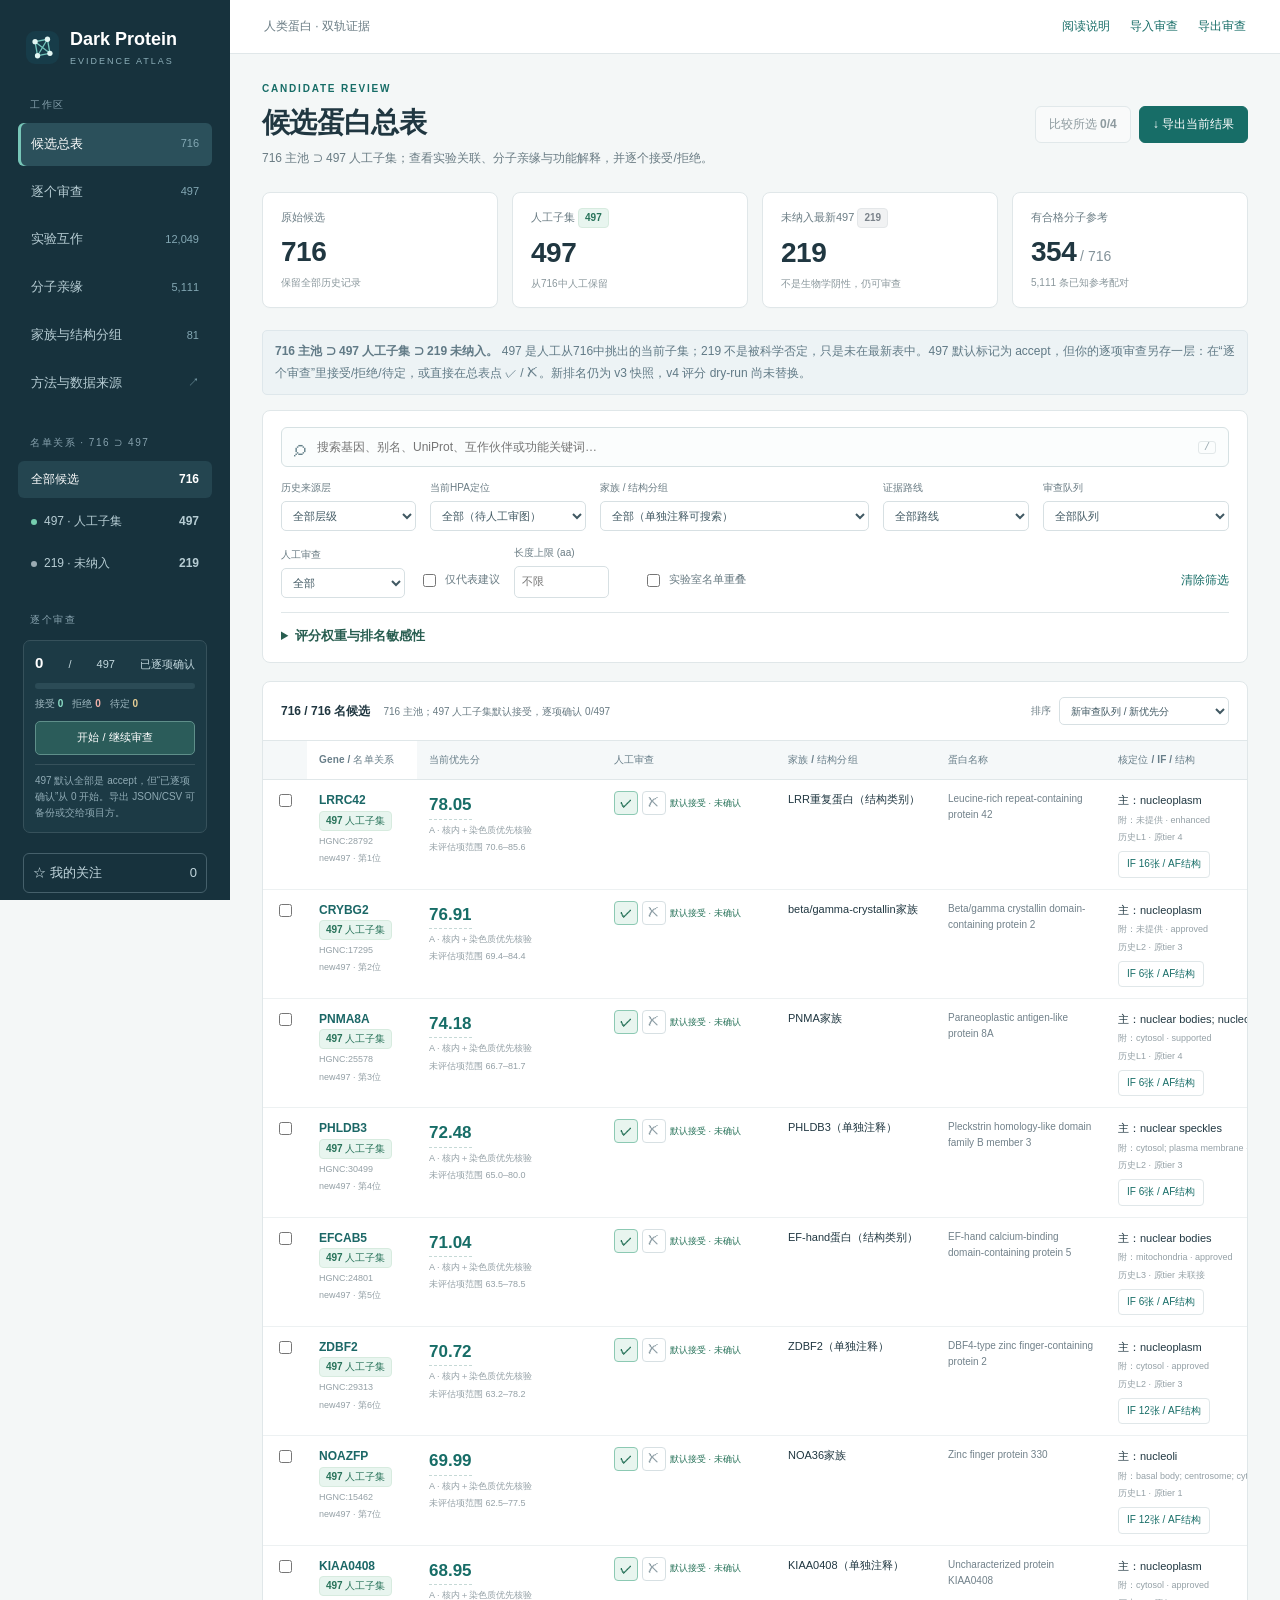
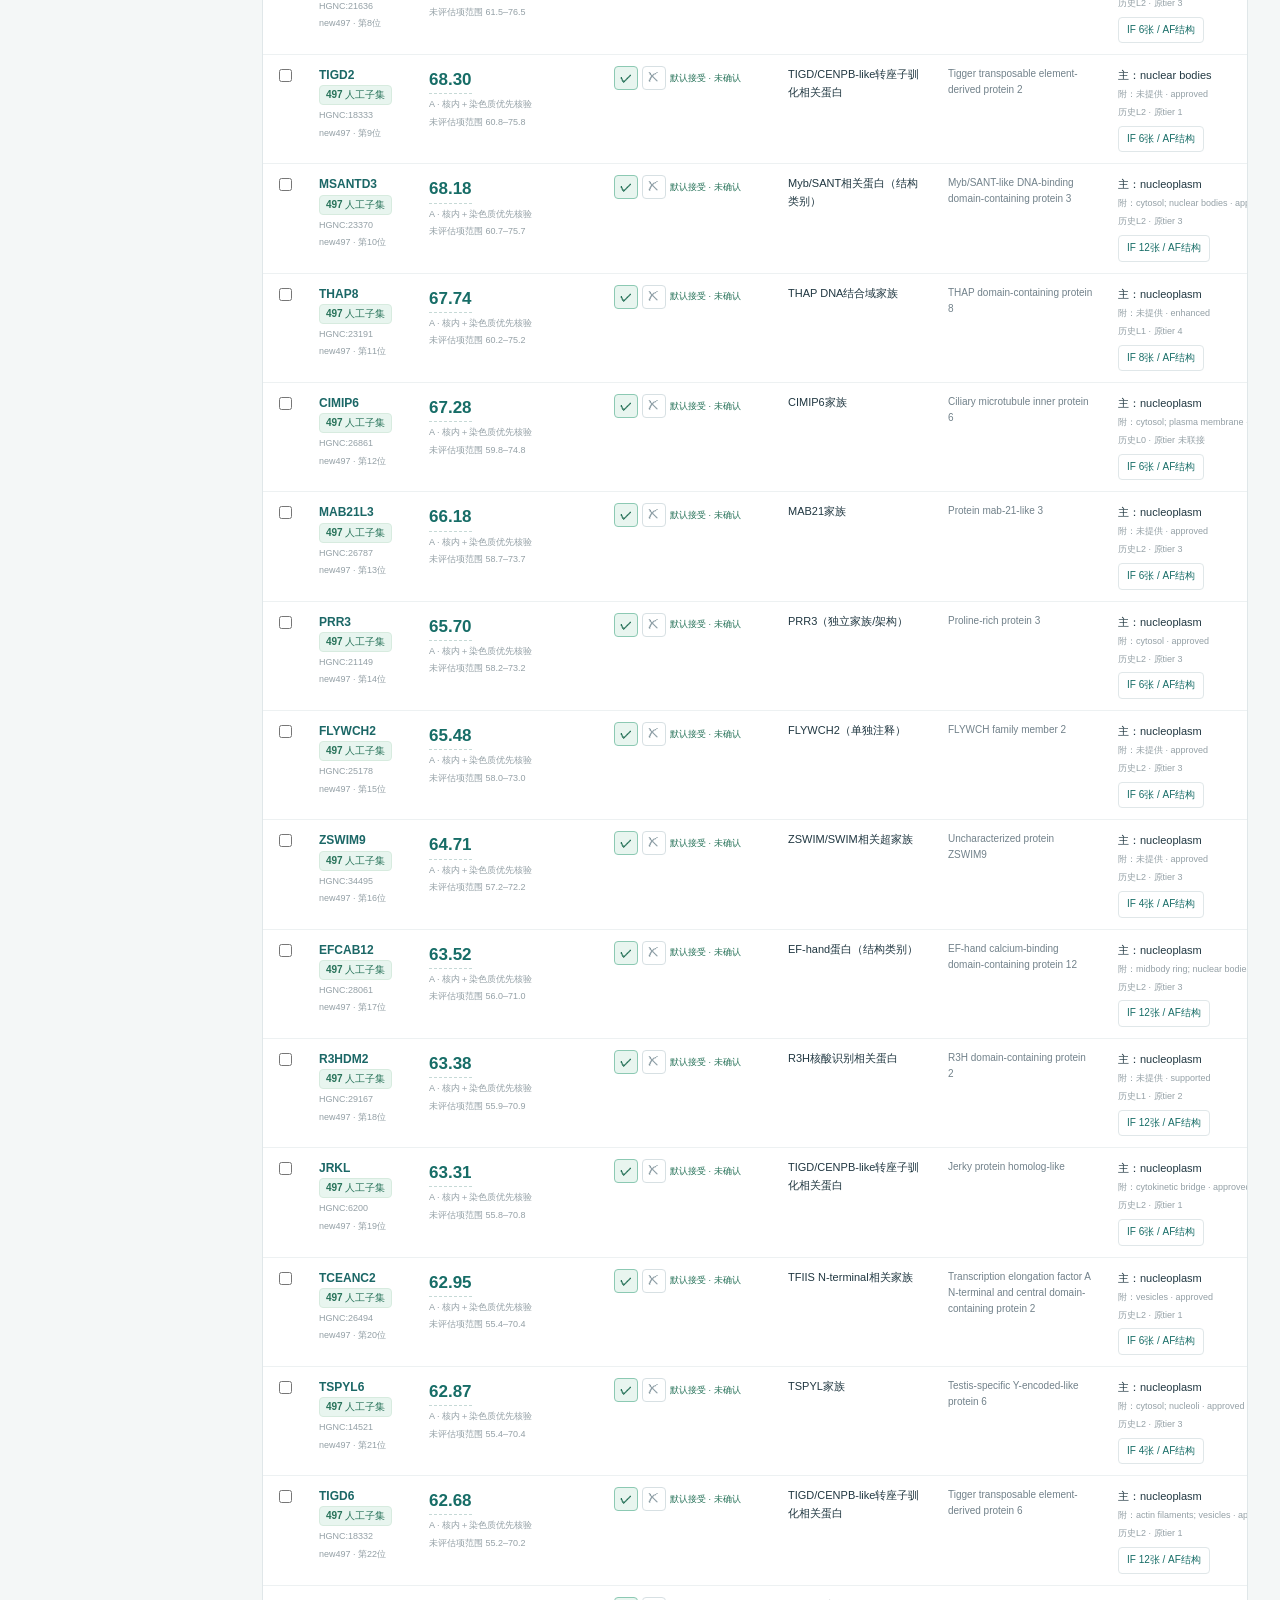
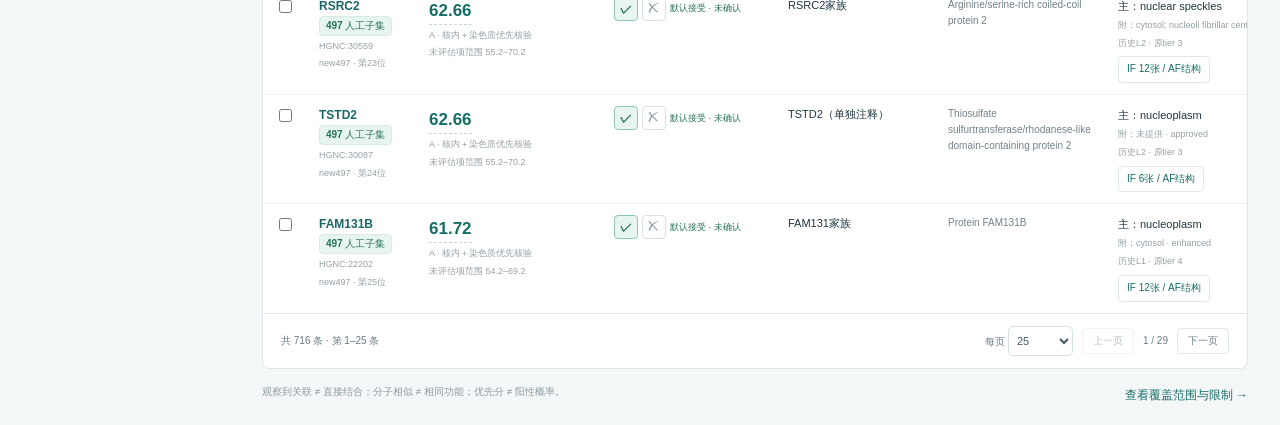
==== commit e63771af: "Add manual accept/reject review workflow and 716/497 containment semantics" ====
--- a/docs/index.html
+++ b/docs/index.html
@@ -4,8 +4,8 @@
  <meta charset="utf-8"><meta name="viewport" content="width=device-width,initial-scale=1">
  <meta name="description" content="716个人类候选蛋白的实验互作、分子亲缘与最新家族注释浏览器。">
  <title>Dark Protein Atlas · 候选证据浏览器</title>
- <link rel="icon" type="image/svg+xml" href="icon.svg"><link rel="stylesheet" href="style.css"><link rel="stylesheet" href="review.css?v=20261021-integrated-v1">
- <script defer src="data/index.js"></script><script defer src="model.js?v=20261021-integrated-v1"></script><script defer src="review-data/index.js?v=20261021-integrated-v1"></script><script defer src="review-media.js?v=20261021-integrated-v1"></script><script defer src="priority-data/index.js?v=20261021-integrated-v1"></script><script defer src="priority-integrated.js?v=20261021-integrated-v1"></script><script defer src="app.js?v=20261021-integrated-v1"></script>
+ <link rel="icon" type="image/svg+xml" href="icon.svg"><link rel="stylesheet" href="style.css"><link rel="stylesheet" href="review.css?v=20261021-review-v1">
+ <script defer src="data/index.js"></script><script defer src="model.js?v=20261021-review-v1"></script><script defer src="review-data/index.js?v=20261021-review-v1"></script><script defer src="review-media.js?v=20261021-review-v1"></script><script defer src="priority-data/index.js?v=20261021-review-v1"></script><script defer src="priority-integrated.js?v=20261021-review-v1"></script><script defer src="review-state.js?v=20261021-review-v1"></script><script defer src="review-view.js?v=20261021-review-v1"></script><script defer src="app.js?v=20261021-review-v1"></script>
 </head>
 <body>
  <a class="skip-link" href="#main">跳到内容</a>
@@ -14,38 +14,47 @@
   <div class="sidebar-section">工作区</div>
   <nav class="views" aria-label="数据视图">
    <button class="nav-button active" data-view="candidates"><span>候选总表</span><span id="nav-total">716</span></button>
+   <button class="nav-button" data-view="review"><span>逐个审查</span><span id="nav-review">497</span></button>
    <button class="nav-button" data-view="ppi"><span>实验互作</span><span id="nav-ppi">…</span></button>
    <button class="nav-button" data-view="molecular"><span>分子亲缘</span><span>5,111</span></button>
    <button class="nav-button" data-view="families"><span>家族与结构分组</span><span>81</span></button>
    <button class="nav-button" data-view="methods"><span>方法与数据来源</span><span>↗</span></button>
   </nav>
-  <div class="sidebar-section">用户审阅状态</div>
+  <div class="sidebar-section">名单关系 · 716 ⊃ 497</div>
   <div class="status-buttons" role="group" aria-label="审阅状态">
    <button class="status-button active" data-status=""><span>全部候选</span><b>716</b></button>
-   <button class="status-button" data-status="new"><span><i class="status-dot new"></i>new · 最新保留</span><b>497</b></button>
-   <button class="status-button" data-status="rejected"><span><i class="status-dot rejected"></i>rejected · 已移除</span><b>219</b></button>
+   <button class="status-button" data-status="new"><span><i class="status-dot new"></i>497 · 人工子集</span><b>497</b></button>
+   <button class="status-button" data-status="rejected"><span><i class="status-dot rejected"></i>219 · 未纳入</span><b>219</b></button>
+  </div>
+  <div class="sidebar-section">逐个审查</div>
+  <div class="review-progress">
+   <div class="review-progress-line"><strong id="review-reviewed">0</strong> / <span id="review-total">497</span> 已逐项确认</div>
+   <div class="progress-track" aria-hidden="true"><span id="review-progress-bar"></span></div>
+   <div class="review-counts"><span class="ok">接受 <b id="review-accept">0</b></span><span class="no">拒绝 <b id="review-reject">0</b></span><span class="wait">待定 <b id="review-pending">0</b></span></div>
+   <button class="review-start" data-view="review">开始 / 继续审查</button>
+   <p class="sidebar-note">497 默认全部是 accept，但“已逐项确认”从 0 开始。导出 JSON/CSV 可备份或交给项目方。</p>
   </div>
   <button id="saved-only" class="saved-button" aria-pressed="false">☆ 我的关注 <span id="saved-count">0</span></button>
-  <div class="sidebar-note"><strong>状态是名单版本标记</strong><p>new 不代表发现了新功能；rejected 仅表示未保留在最新表中，不是生物学阴性。</p><p>关注和笔记仅保存在本浏览器。</p></div>
+  <div class="sidebar-note"><strong>两层状态要分开</strong><p>716 是主池；497 是人工子集；219 只是未纳入最新497，不是生物学阴性。accept/reject 是你在本轮逐项审查里的判断，另存一层。</p><p>关注、笔记和审查结果仅保存在本浏览器。</p></div>
   <div class="sidebar-bottom"><span class="snapshot-dot"></span>排名与定位更新 · 2026.10.21</div>
  </aside>
  <div class="shell">
-  <header class="topbar"><span>人类蛋白 · 双轨证据</span><div><button id="about" class="text-button">阅读说明</button><button id="export-notes" class="text-button">导出关注与笔记</button></div></header>
+  <header class="topbar"><span>人类蛋白 · 双轨证据</span><div><button id="about" class="text-button">阅读说明</button><button class="text-button" data-review-import="1">导入审查</button><button class="text-button" data-review-export="1">导出审查</button></div></header>
   <main id="main" tabindex="-1">
    <section class="page-heading"><div><p class="eyebrow">CANDIDATE REVIEW</p><h1 id="page-title">候选蛋白总表</h1><p id="page-description">从原始候选到最新保留名单，在同一处查看实验关联、分子亲缘与功能解释。</p></div><div class="heading-actions"><button id="compare" class="button" disabled>比较所选 <span id="compare-count">0</span>/4</button><button id="export" class="button primary">↓ 导出当前结果</button></div></section>
    <section class="stats" aria-label="数据覆盖">
     <button class="stat" data-stat="all"><span>原始候选</span><strong>716</strong><small>保留全部历史记录</small></button>
-    <button class="stat" data-stat="new"><span>最新保留 <i class="pill new">new</i></span><strong>497</strong><small>最新表完整注释</small></button>
-    <button class="stat" data-stat="rejected"><span>用户移除 <i class="pill rejected">rejected</i></span><strong>219</strong><small>仍可查看和导出</small></button>
+    <button class="stat" data-stat="new"><span>人工子集 <i class="pill new">497</i></span><strong>497</strong><small>从716中人工保留</small></button>
+    <button class="stat" data-stat="rejected"><span>未纳入最新497 <i class="pill rejected">219</i></span><strong>219</strong><small>不是生物学阴性，仍可审查</small></button>
     <button class="stat" data-stat="molecular"><span>有合格分子参考</span><strong>354<span class="stat-unit"> / 716</span></strong><small>5,111 条已知参考配对</small></button>
    </section>
-   <div class="review-notice scope-note">新排名已并入本表：new497默认按审查队列与新分数排序，全部716保留。点击分数查看分量；点击定位查看IF、AF结构和原始断言。历史L层／原tier保留作来源对照，不是核定位概率。</div><section class="filter-panel" id="filters" aria-label="数据筛选">
+   <div class="review-notice scope-note"><strong>716 主池 ⊃ 497 人工子集 ⊃ 219 未纳入。</strong> 497 是人工从716中挑出的当前子集；219 不是被科学否定，只是未在最新表中。497 默认标记为 accept，但你的逐项审查另存一层：在“逐个审查”里接受/拒绝/待定，或直接在总表点 ✓ / ✗。新排名仍为 v3 快照，v4 评分 dry-run 尚未替换。</div><section class="filter-panel" id="filters" aria-label="数据筛选">
     <div class="search-wrap"><span aria-hidden="true">⌕</span><input type="search" id="search" aria-label="搜索蛋白、别名、伙伴或功能" placeholder="搜索基因、别名、UniProt、互作伙伴或功能关键词…"><kbd>/</kbd></div>
     <div class="filter-row">
      <label>历史来源层<select id="loc-filter"><option value="">全部层级</option><option value="L1">L1 · 强来源支持</option><option value="L2">L2 · 较低特异性支持</option><option value="L3">L3 · 提示性支持</option><option value="L0">L0 · 未解决</option></select></label>
      <label>当前HPA定位<select id="review-category-filter"><option value="">全部（待人工审图）</option><option value="nuclear_main_only">核相关主定位，无其他主定位</option><option value="mixed_main">核与非核混合主定位</option><option value="nuclear_additional">核仅为附加定位</option><option value="non_nuclear_IF">IF未标注核定位</option><option value="no_IF_annotation">当前无IF定位注释</option></select></label><label>家族 / 结构分组<select id="family-filter"><option value="">全部分组</option></select></label>
      <label>证据路线<select id="route-filter"><option value="">全部路线</option><option value="both">实验互作 + 分子亲缘</option><option value="ppi">仅观察到实验互作</option><option value="molecular">仅有合格分子参考</option><option value="none">未观察到上述两类支持</option></select></label>
-     <label>审查队列<select id="priority-queue-filter"><option value="">全部队列</option></select></label><label class="check-label"><input type="checkbox" id="representative-filter">仅代表建议</label><label>长度上限 (aa)<input id="length-filter" type="number" min="1" placeholder="不限"></label>
+     <label>审查队列<select id="priority-queue-filter"><option value="">全部队列</option></select></label><label>人工审查<select id="review-filter"><option value="">全部</option><option value="unreviewed">未逐项确认</option><option value="accept">已接受（含默认）</option><option value="acceptReviewed">已确认接受</option><option value="reject">已拒绝</option><option value="pending">待定</option><option value="not_in_subset">未纳入497</option></select></label><label class="check-label"><input type="checkbox" id="representative-filter">仅代表建议</label><label>长度上限 (aa)<input id="length-filter" type="number" min="1" placeholder="不限"></label>
      <label class="check-label"><input type="checkbox" id="lab-filter">实验室名单重叠</label><button id="reset" class="text-button">清除筛选</button>
     </div>
     <details id="integrated-priority-settings" class="integrated-settings"></details>
@@ -60,5 +69,6 @@
  <dialog id="detail-dialog" class="detail-dialog" aria-labelledby="detail-title"><div id="detail-content"></div></dialog>
  <dialog id="compare-dialog" class="compare-dialog" aria-labelledby="compare-title"><div id="compare-content"></div></dialog>
  <div id="toast" class="toast" role="status" aria-live="polite"></div>
+ <input type="file" id="review-import-file" accept=".json,application/json" hidden>
  <noscript>本浏览器需要启用 JavaScript。原始表和完整证据可从随附文件中查阅。</noscript>
 </body></html>
--- a/docs/review.css
+++ b/docs/review.css
@@ -19,3 +19,97 @@
 .integrated-score-card summary{cursor:pointer}
 .nested-evidence{padding:9px 12px;margin:7px 0;background:#f7f9f8;border-radius:5px}
 .current-location-metric strong{font-size:16px!important;overflow-wrap:anywhere}
+
+/* ---- Manual review layer: 716 pool ⊃ 497 subset, accept/reject ---- */
+.sidebar{overflow-y:auto;scrollbar-width:thin}
+.sidebar::-webkit-scrollbar{width:6px}
+.sidebar::-webkit-scrollbar-thumb{background:#3a5863;border-radius:3px}
+.review-progress{margin:2px 5px 0;padding:10px 11px 11px;border:1px solid #36515b;border-radius:7px;background:#1c3a45}
+.review-progress-line{font-size:11px;color:#c3d8de;display:flex;justify-content:space-between;gap:8px;align-items:baseline}
+.review-progress-line strong{color:#fff;font-size:15px;font-weight:650}
+.progress-track{height:6px;background:#2b4b56;border-radius:3px;overflow:hidden;margin:8px 0 7px}
+.progress-track span{display:block;height:100%;width:0;background:#77c6b8;border-radius:3px;transition:width .2s}
+.review-counts{display:flex;gap:9px;flex-wrap:wrap;font-size:10px;color:#9fb8c0}
+.review-counts b{color:#fff;font-weight:600}
+.review-counts .ok b{color:#8ee0c8}
+.review-counts .no b{color:#f0b0a8}
+.review-counts .wait b{color:#e7cf95}
+.review-start{display:block;width:100%;margin-top:9px;border:1px solid #5f8f8a;border-radius:5px;background:#2b5c5a;color:#fff;padding:7px 8px;font-size:11px;text-align:center}
+.review-start:hover{background:#35706c}
+.review-progress .sidebar-note{margin:9px 0 0;padding-top:8px;border-top:1px solid #36515b;font-size:10px;line-height:1.6}
+
+.pill.accept{background:#e8f5ef;color:#28735a;border-color:#cfe9dd}
+.pill.reject{background:#fbeceb;color:#9b3d35;border-color:#efd3cf}
+.pill.pending{background:#faf3e4;color:#866329;border-color:#efdfbc}
+.pill.not_in_subset{background:#f1f2f3;color:#7b838b;border-color:#e4e7e9}
+
+.review-control{display:flex;align-items:center;gap:4px;min-width:150px;flex-wrap:wrap}
+.review-btn{width:24px;height:24px;border:1px solid #d7e0e3;background:#fff;border-radius:4px;font-size:12px;line-height:1;color:#8799a0;padding:0}
+.review-btn:hover{border-color:#9ab5b4;background:#f5faf8}
+.review-btn.accept.active{background:#e8f5ef;border-color:#8cc9b3;color:#28735a;font-weight:700}
+.review-btn.reject.active{background:#fbeceb;border-color:#d9a7a2;color:#9b3d35;font-weight:700}
+.review-state{font-size:9px;color:#8a9aa1;white-space:nowrap}
+.review-state.accept{color:#28735a}
+.review-state.reject{color:#9b3d35}
+.review-state.pending{color:#866329}
+.review-state.not_in_subset{color:#7b838b}
+.note-dot{color:#b28a3f;font-size:9px;line-height:1}
+
+.review-card{border-left:3px solid #77a99d;background:#fbfdfc}
+.review-card .review-actions{margin-top:10px}
+.review-actions{display:flex;gap:7px;flex-wrap:wrap;align-items:center}
+.review-actions .button{font-size:11px;padding:6px 11px}
+.review-actions .button.active{border-color:#6aa495;background:#eaf5f2;color:#1c665d;font-weight:650}
+.button.review-reject.active{border-color:#cf9a94;background:#fbeceb;color:#9b3d35}
+.button.danger{background:#9b3d35;border-color:#9b3d35;color:#fff}
+.button.danger:hover{background:#87332c}
+.review-card textarea{margin-top:10px}
+
+.review-view{padding:20px}
+.review-head{display:grid;grid-template-columns:1.35fr .85fr;gap:24px;align-items:start;margin-bottom:16px}
+.review-head h2{font-size:22px;margin:3px 0 6px}
+.review-sub{font-size:12px;color:#667c86;line-height:1.8;max-width:760px}
+.review-progress-box{background:#fff;border:1px solid var(--line);border-radius:8px;padding:14px 16px}
+.review-progress-box .progress-track{background:#e4eceb;margin:9px 0 7px}
+.review-progress-box .progress-track span{background:#4e9b8e}
+.review-toolbar{display:flex;justify-content:space-between;gap:12px;flex-wrap:wrap;align-items:flex-start;margin-bottom:14px}
+.review-tabs{display:flex;gap:5px;flex-wrap:wrap}
+.review-tab{border:1px solid var(--line);background:#fff;padding:6px 10px;border-radius:5px;font-size:10px;color:#5c717b;white-space:nowrap}
+.review-tab b{font-variant-numeric:tabular-nums;color:#84949b;font-weight:550;margin-left:2px}
+.review-tab:hover{border-color:#9ab5b4;background:#f7fbfa}
+.review-tab.active{background:var(--pale);border-color:#8ab8a9;color:var(--teal);font-weight:650}
+.review-tab.active b{color:var(--teal)}
+.review-toolbar-right{display:flex;gap:6px;align-items:center;flex-wrap:wrap}
+.review-sort-label{font-size:10px;color:var(--muted);margin-right:1px}
+.review-auto{display:inline-flex;align-items:center;gap:5px;font-size:10px;color:#5c717b;border:1px solid var(--line);background:#fff;border-radius:5px;padding:5px 8px}
+.review-main-card{background:#fff;border:1px solid var(--line);border-radius:9px;padding:20px 22px}
+.review-card-head{display:flex;justify-content:space-between;gap:20px;align-items:flex-start;border-bottom:1px solid #edf1f2;padding-bottom:14px}
+.review-kicker{font-size:10px;letter-spacing:.8px;color:#8a9aa1;text-transform:uppercase}
+.review-symbol{font-size:30px;line-height:1.15;color:#1b6766;margin:2px 0 7px;letter-spacing:-.5px}
+.review-meta{display:flex;gap:5px;flex-wrap:wrap;align-items:center}
+.review-name{font-size:12px;color:#667c86;margin-top:8px}
+.review-score-box{min-width:190px;text-align:right;border-left:1px solid #edf1f2;padding-left:18px}
+.review-score-box strong{display:block;font-size:30px;line-height:1.1;color:#2a5f59;font-variant-numeric:tabular-nums}
+.review-score-box span{display:block;font-size:9px;color:#8a9aa1;margin-top:2px}
+.review-score-box small{display:block;font-size:10px;color:#6b7f88;margin-top:7px;line-height:1.5}
+.review-grid{display:grid;grid-template-columns:1.15fr 1fr;gap:12px;margin-top:15px}
+.review-section{background:#f8fbfa;border:1px solid #e4ece9;border-radius:6px;padding:11px 13px}
+.review-section h4{font-size:10px;letter-spacing:.5px;color:#5d747c;margin-bottom:5px;text-transform:uppercase}
+.review-section p{font-size:11px;line-height:1.8;color:#4f6770}
+.review-flags{margin:0;padding-left:16px;font-size:10px;line-height:1.7;color:#7b6a4d}
+.review-flags li{margin-bottom:3px}
+.review-note-current{width:100%;min-height:74px;border:1px solid #d7e2e5;border-radius:5px;padding:8px 9px;resize:vertical;font-size:11px;line-height:1.7;margin-top:7px;background:#fff}
+.review-card-actions{display:flex;gap:8px;align-items:center;flex-wrap:wrap;margin-top:15px;padding-top:13px;border-top:1px solid #edf1f2}
+.review-card-actions .button.primary{margin-left:0}
+.review-empty{background:#fff;border:1px solid var(--line);border-radius:9px;padding:55px 25px;text-align:center}
+.review-empty h3{font-size:18px;color:#2d5c57;margin-bottom:7px}
+.review-empty p{font-size:12px;color:#667c86;line-height:1.8;margin-bottom:14px}
+.review-foot{font-size:10px;color:#8a9aa1;margin-top:14px;line-height:1.7}
+.review-pill{display:inline-block;border:1px solid transparent;border-radius:4px;padding:1px 6px;font-size:10px;font-weight:550;white-space:nowrap}
+.review-pill.accept{background:#e8f5ef;color:#28735a;border-color:#cfe9dd}
+.review-pill.reject{background:#fbeceb;color:#9b3d35;border-color:#efd3cf}
+.review-pill.pending{background:#faf3e4;color:#866329;border-color:#efdfbc}
+.review-pill.not_in_subset{background:#f1f2f3;color:#7b838b;border-color:#e4e7e9}
+
+@media(max-width:1100px){.review-head{grid-template-columns:1fr}.review-score-box{text-align:left;border-left:0;padding-left:0;min-width:0}.review-grid{grid-template-columns:1fr}}
+@media(max-width:850px){.review-view{padding:12px}.review-main-card{padding:14px}.review-symbol{font-size:24px}.review-score-box strong{font-size:24px}.review-card-head{display:block}.review-score-box{margin-top:10px}.review-toolbar-right{width:100%}.review-progress{display:none}}
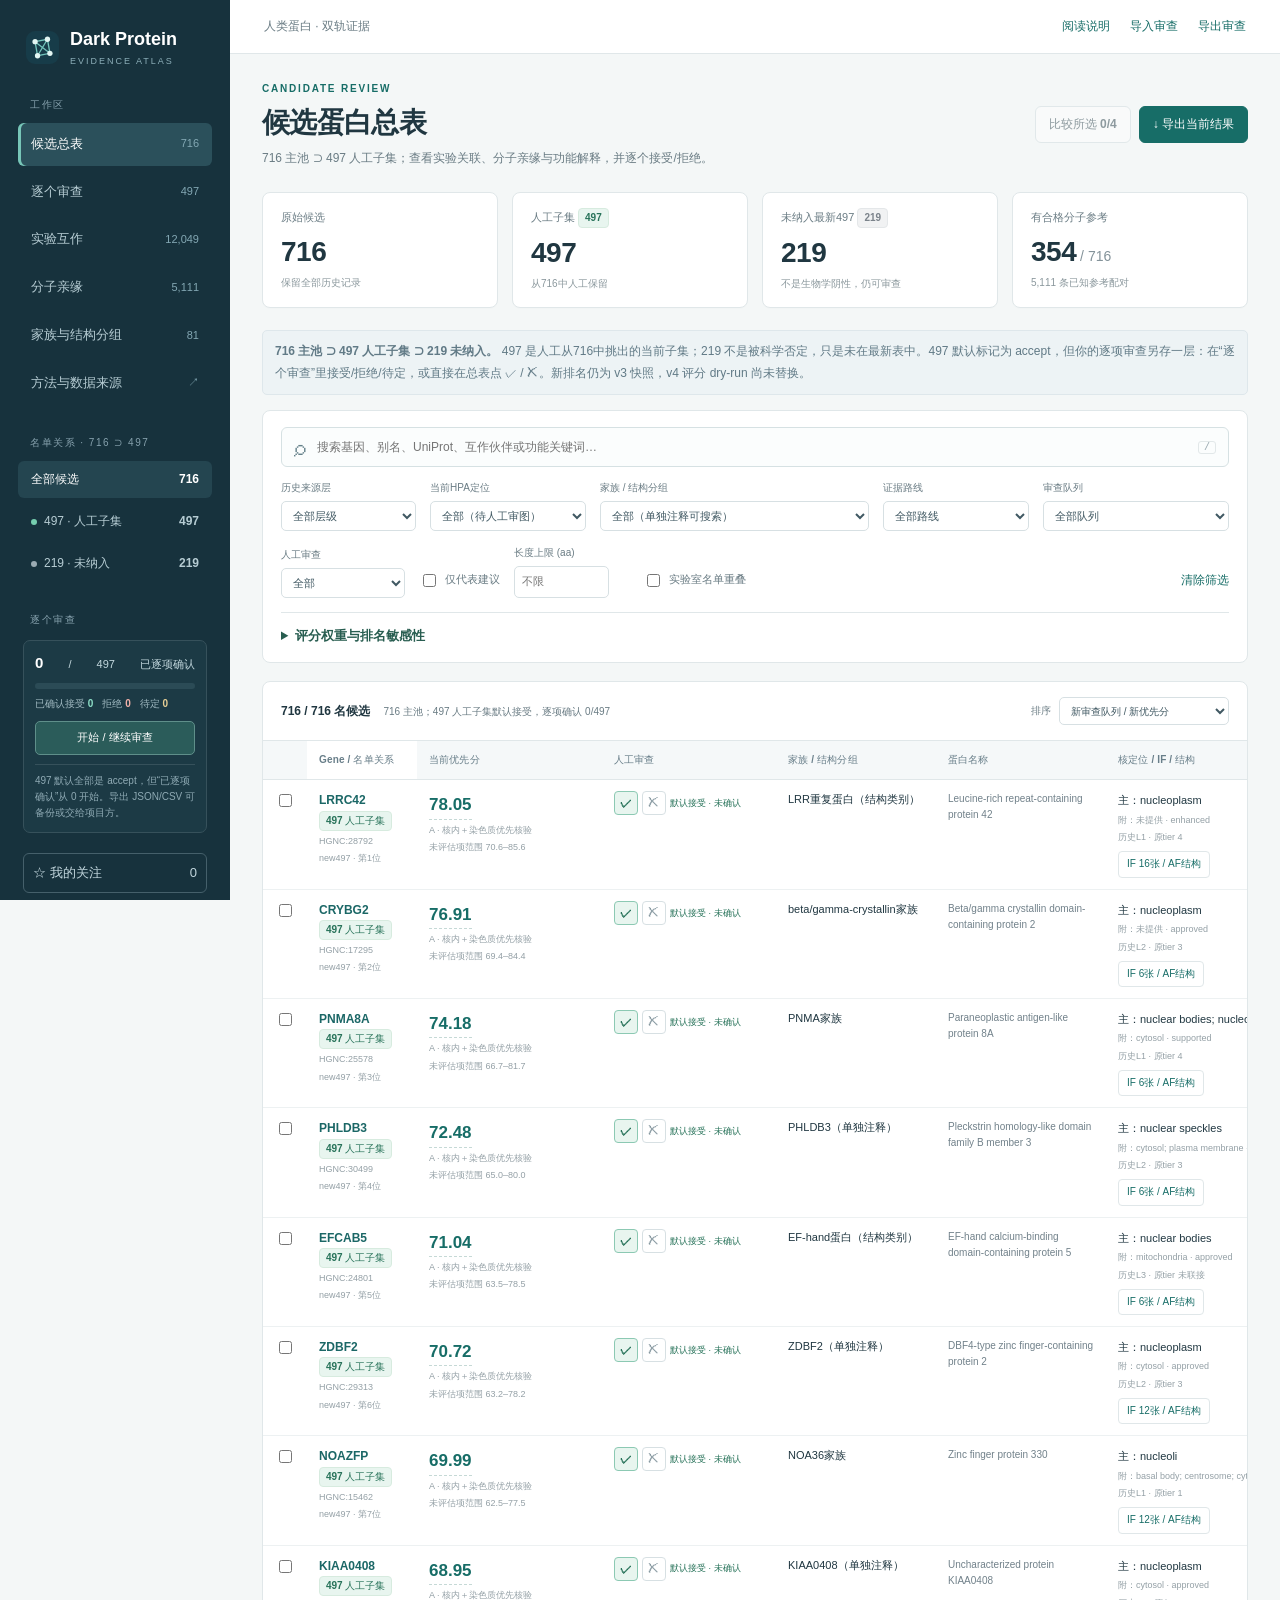
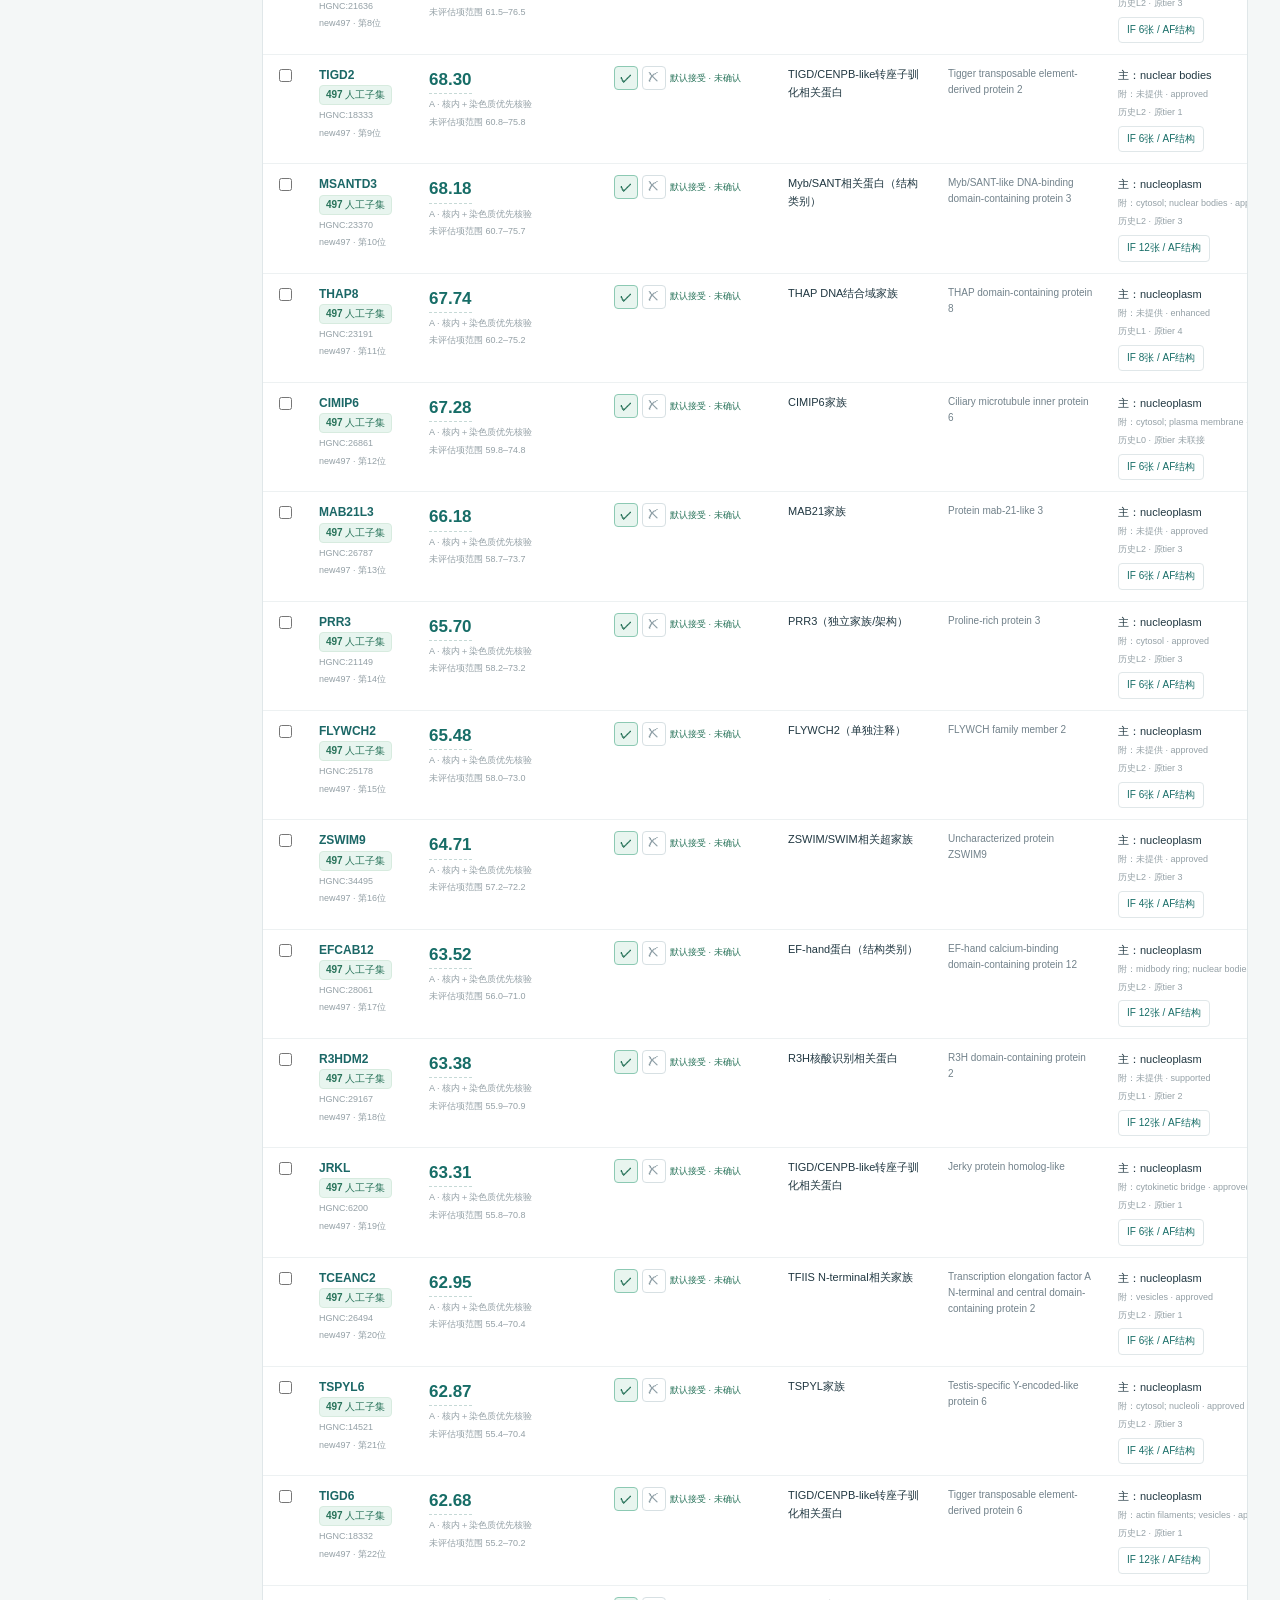
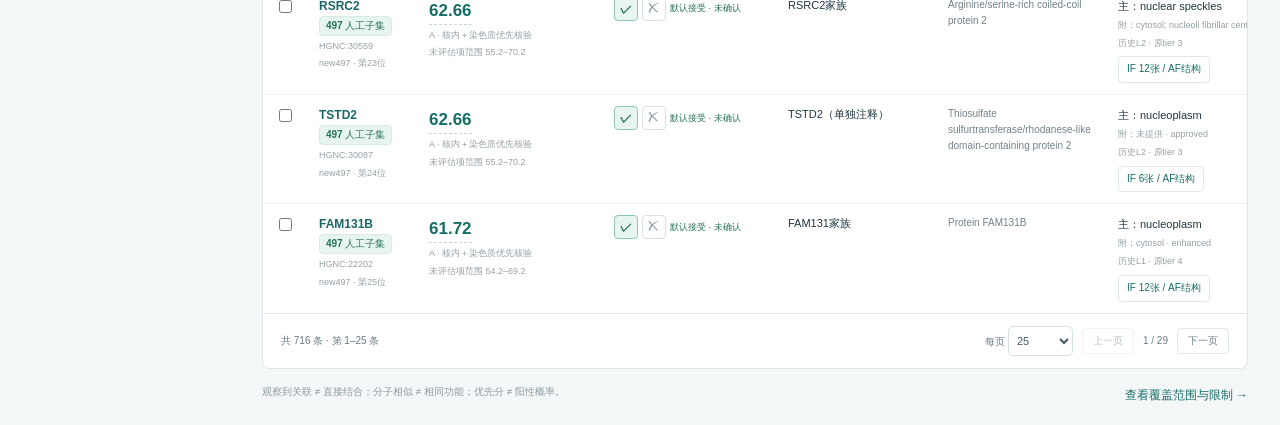
==== commit 980d8011: "Clarify confirmed-accept labels in review progress" ====
--- a/docs/index.html
+++ b/docs/index.html
@@ -30,7 +30,7 @@
   <div class="review-progress">
    <div class="review-progress-line"><strong id="review-reviewed">0</strong> / <span id="review-total">497</span> 已逐项确认</div>
    <div class="progress-track" aria-hidden="true"><span id="review-progress-bar"></span></div>
-   <div class="review-counts"><span class="ok">接受 <b id="review-accept">0</b></span><span class="no">拒绝 <b id="review-reject">0</b></span><span class="wait">待定 <b id="review-pending">0</b></span></div>
+   <div class="review-counts"><span class="ok">已确认接受 <b id="review-accept">0</b></span><span class="no">拒绝 <b id="review-reject">0</b></span><span class="wait">待定 <b id="review-pending">0</b></span></div>
    <button class="review-start" data-view="review">开始 / 继续审查</button>
    <p class="sidebar-note">497 默认全部是 accept，但“已逐项确认”从 0 开始。导出 JSON/CSV 可备份或交给项目方。</p>
   </div>
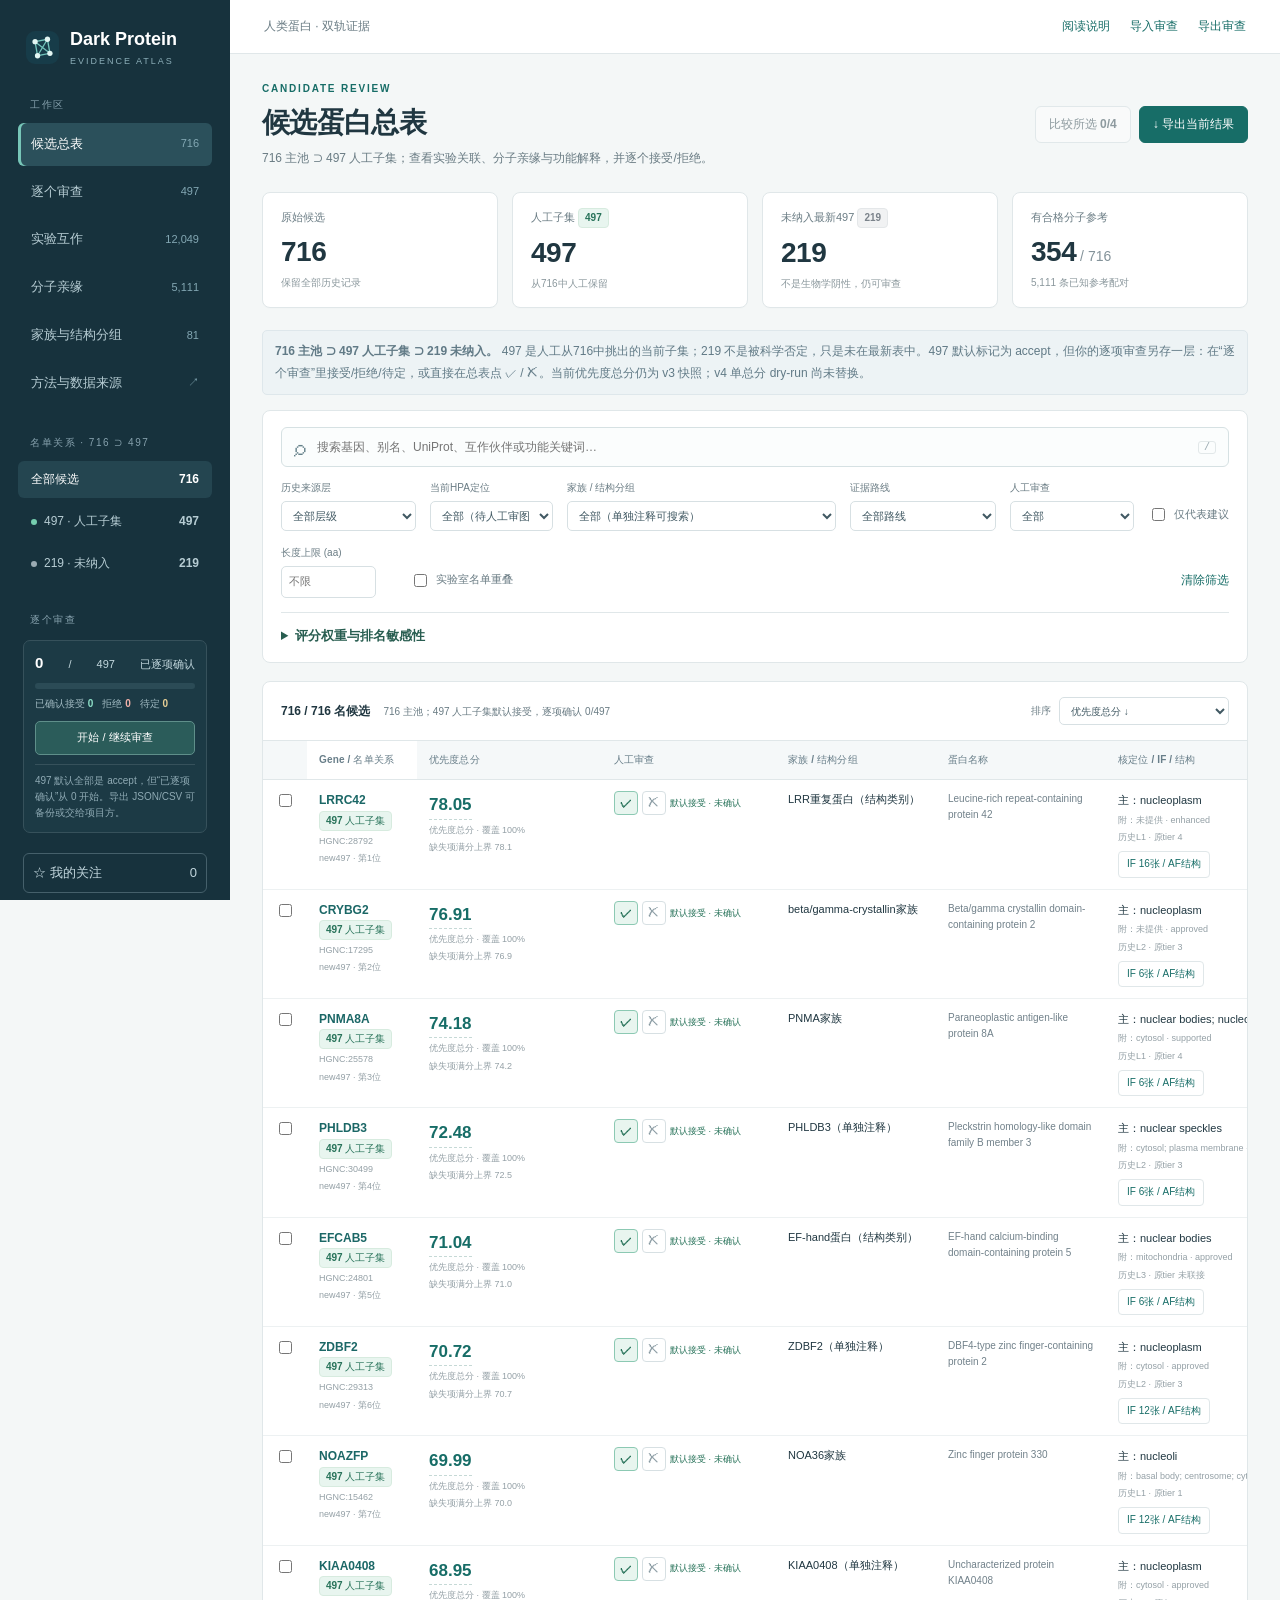
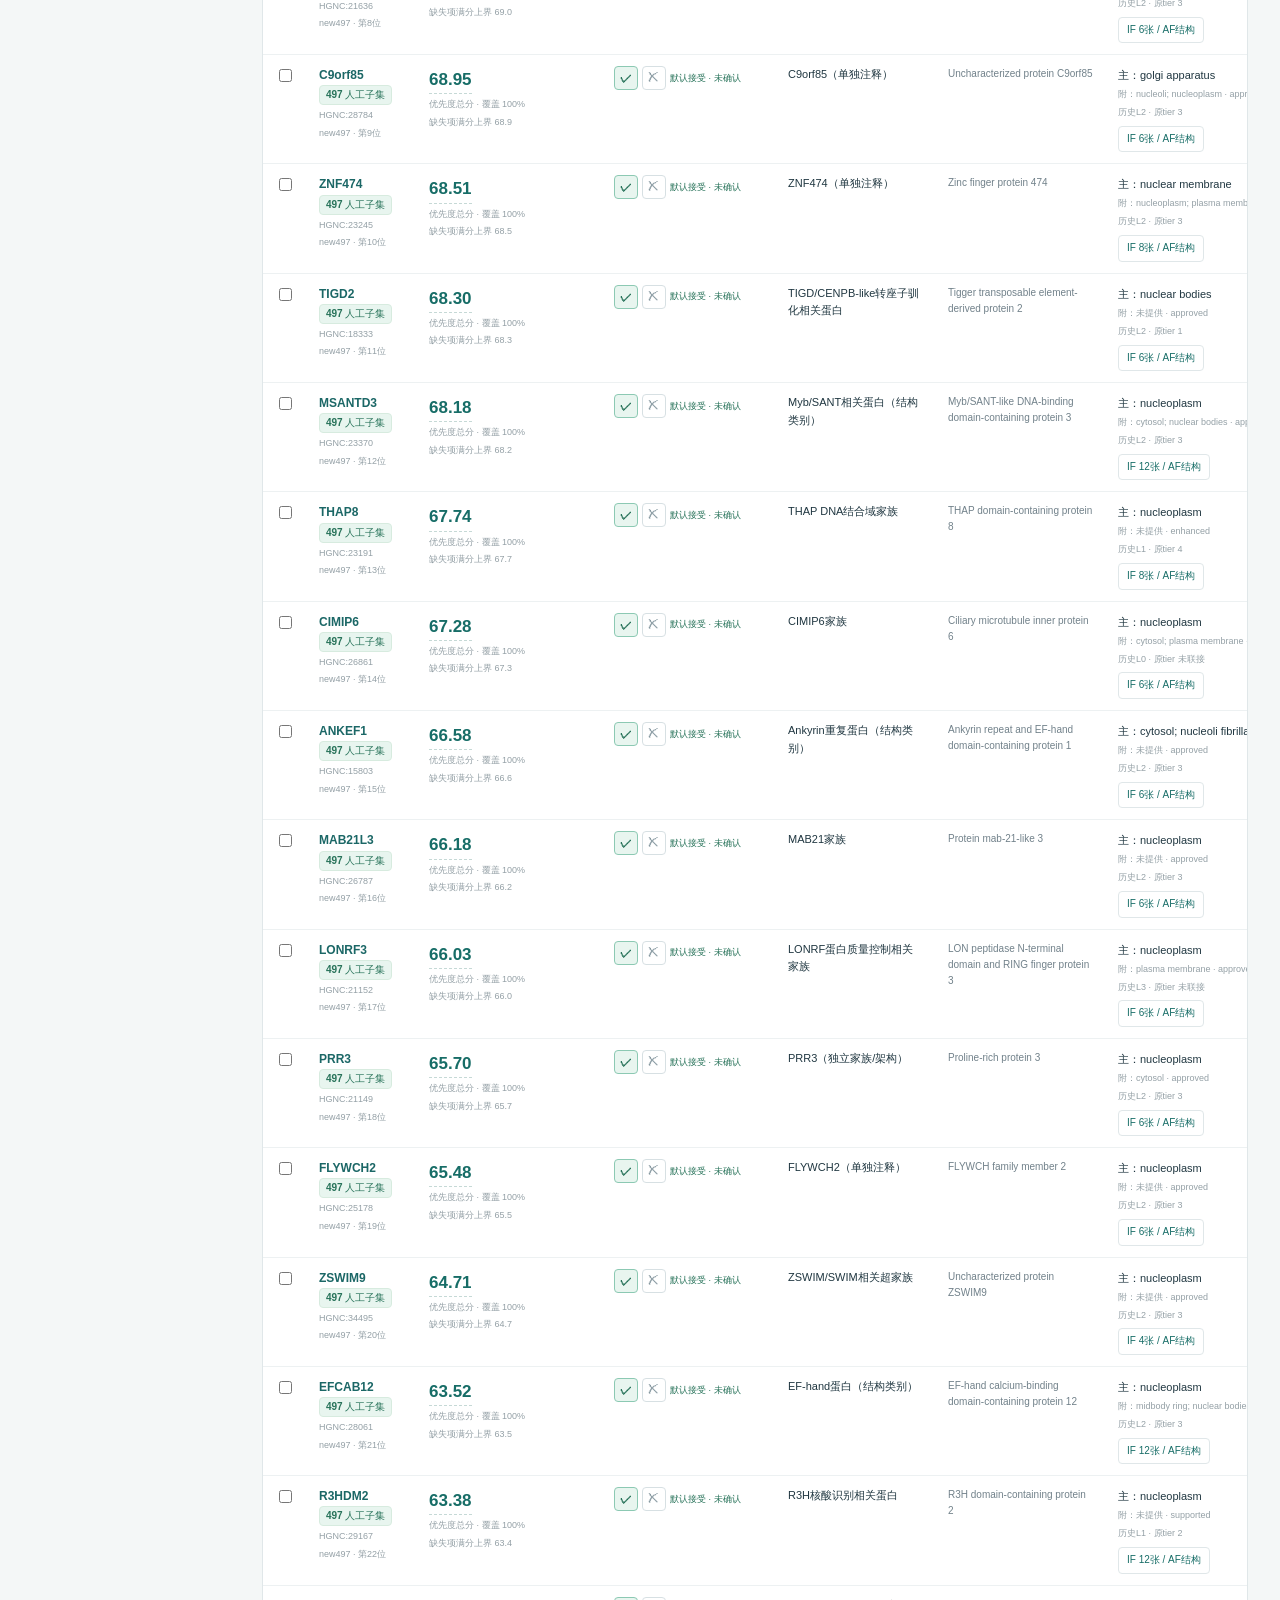
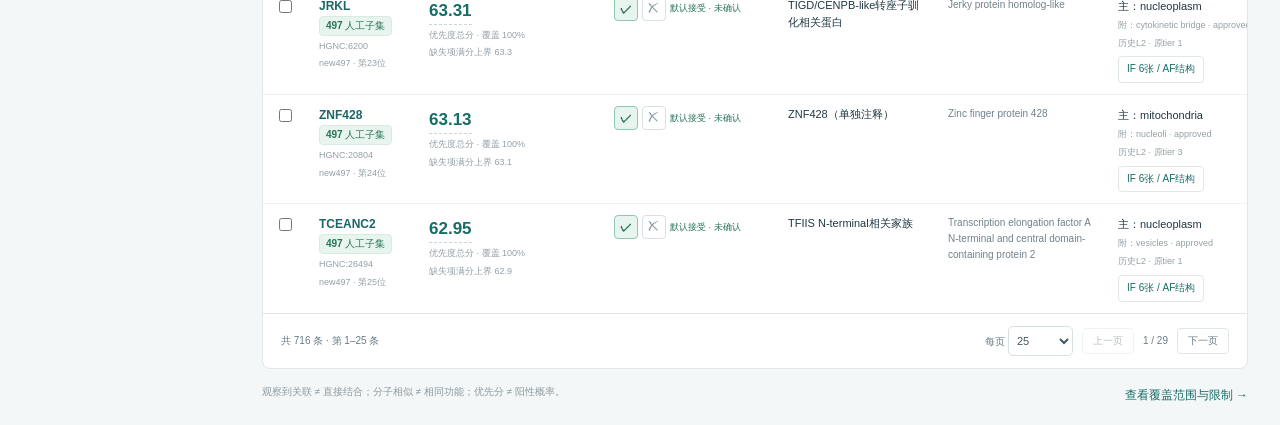
==== commit 651ca218: "Use one priority total and remove A/B/C/D tiers" ====
--- a/docs/index.html
+++ b/docs/index.html
@@ -48,18 +48,18 @@
     <button class="stat" data-stat="rejected"><span>未纳入最新497 <i class="pill rejected">219</i></span><strong>219</strong><small>不是生物学阴性，仍可审查</small></button>
     <button class="stat" data-stat="molecular"><span>有合格分子参考</span><strong>354<span class="stat-unit"> / 716</span></strong><small>5,111 条已知参考配对</small></button>
    </section>
-   <div class="review-notice scope-note"><strong>716 主池 ⊃ 497 人工子集 ⊃ 219 未纳入。</strong> 497 是人工从716中挑出的当前子集；219 不是被科学否定，只是未在最新表中。497 默认标记为 accept，但你的逐项审查另存一层：在“逐个审查”里接受/拒绝/待定，或直接在总表点 ✓ / ✗。新排名仍为 v3 快照，v4 评分 dry-run 尚未替换。</div><section class="filter-panel" id="filters" aria-label="数据筛选">
+   <div class="review-notice scope-note"><strong>716 主池 ⊃ 497 人工子集 ⊃ 219 未纳入。</strong> 497 是人工从716中挑出的当前子集；219 不是被科学否定，只是未在最新表中。497 默认标记为 accept，但你的逐项审查另存一层：在“逐个审查”里接受/拒绝/待定，或直接在总表点 ✓ / ✗。当前优先度总分仍为 v3 快照；v4 单总分 dry-run 尚未替换。</div><section class="filter-panel" id="filters" aria-label="数据筛选">
     <div class="search-wrap"><span aria-hidden="true">⌕</span><input type="search" id="search" aria-label="搜索蛋白、别名、伙伴或功能" placeholder="搜索基因、别名、UniProt、互作伙伴或功能关键词…"><kbd>/</kbd></div>
     <div class="filter-row">
      <label>历史来源层<select id="loc-filter"><option value="">全部层级</option><option value="L1">L1 · 强来源支持</option><option value="L2">L2 · 较低特异性支持</option><option value="L3">L3 · 提示性支持</option><option value="L0">L0 · 未解决</option></select></label>
      <label>当前HPA定位<select id="review-category-filter"><option value="">全部（待人工审图）</option><option value="nuclear_main_only">核相关主定位，无其他主定位</option><option value="mixed_main">核与非核混合主定位</option><option value="nuclear_additional">核仅为附加定位</option><option value="non_nuclear_IF">IF未标注核定位</option><option value="no_IF_annotation">当前无IF定位注释</option></select></label><label>家族 / 结构分组<select id="family-filter"><option value="">全部分组</option></select></label>
      <label>证据路线<select id="route-filter"><option value="">全部路线</option><option value="both">实验互作 + 分子亲缘</option><option value="ppi">仅观察到实验互作</option><option value="molecular">仅有合格分子参考</option><option value="none">未观察到上述两类支持</option></select></label>
-     <label>审查队列<select id="priority-queue-filter"><option value="">全部队列</option></select></label><label>人工审查<select id="review-filter"><option value="">全部</option><option value="unreviewed">未逐项确认</option><option value="accept">已接受（含默认）</option><option value="acceptReviewed">已确认接受</option><option value="reject">已拒绝</option><option value="pending">待定</option><option value="not_in_subset">未纳入497</option></select></label><label class="check-label"><input type="checkbox" id="representative-filter">仅代表建议</label><label>长度上限 (aa)<input id="length-filter" type="number" min="1" placeholder="不限"></label>
+     <label>人工审查<select id="review-filter"><option value="">全部</option><option value="unreviewed">未逐项确认</option><option value="accept">已接受（含默认）</option><option value="acceptReviewed">已确认接受</option><option value="reject">已拒绝</option><option value="pending">待定</option><option value="not_in_subset">未纳入497</option></select></label><label class="check-label"><input type="checkbox" id="representative-filter">仅代表建议</label><label>长度上限 (aa)<input id="length-filter" type="number" min="1" placeholder="不限"></label>
      <label class="check-label"><input type="checkbox" id="lab-filter">实验室名单重叠</label><button id="reset" class="text-button">清除筛选</button>
     </div>
     <details id="integrated-priority-settings" class="integrated-settings"></details>
    </section>
-   <section class="results-panel"><div class="results-top"><div><strong id="results-count" aria-live="polite">正在载入…</strong><span id="results-note"></span></div><label id="sort-label">排序<select id="sort"><option value="priority:asc">新审查队列 / 新优先分</option><option value="currentScore:desc">新综合分 ↓（跨队列）</option><option value="family:asc">家族 / 基因</option><option value="original:asc">原716名单顺序</option><option value="symbol:asc">基因 A–Z</option><option value="ppi:desc">互作伙伴数 ↓</option><option value="molecular:desc">分子参考数 ↓</option><option value="pubmed:asc">Gene关联论文数 ↑</option><option value="length:asc">蛋白长度 ↑</option><option value="score:desc">历史综合优先分 ↓（原版）</option></select></label></div>
+   <section class="results-panel"><div class="results-top"><div><strong id="results-count" aria-live="polite">正在载入…</strong><span id="results-note"></span></div><label id="sort-label">排序<select id="sort"><option value="priority:asc">优先度总分 ↓</option><option value="family:asc">家族 / 基因</option><option value="original:asc">原716名单顺序</option><option value="symbol:asc">基因 A–Z</option><option value="ppi:desc">互作伙伴数 ↓</option><option value="molecular:desc">分子参考数 ↓</option><option value="pubmed:asc">Gene关联论文数 ↑</option><option value="length:asc">蛋白长度 ↑</option><option value="score:desc">历史综合优先分 ↓（原版）</option></select></label></div>
     <div id="view-content" aria-live="polite"><div class="loading">正在载入证据快照…</div></div>
     <div id="pagination" class="pagination"></div>
    </section>
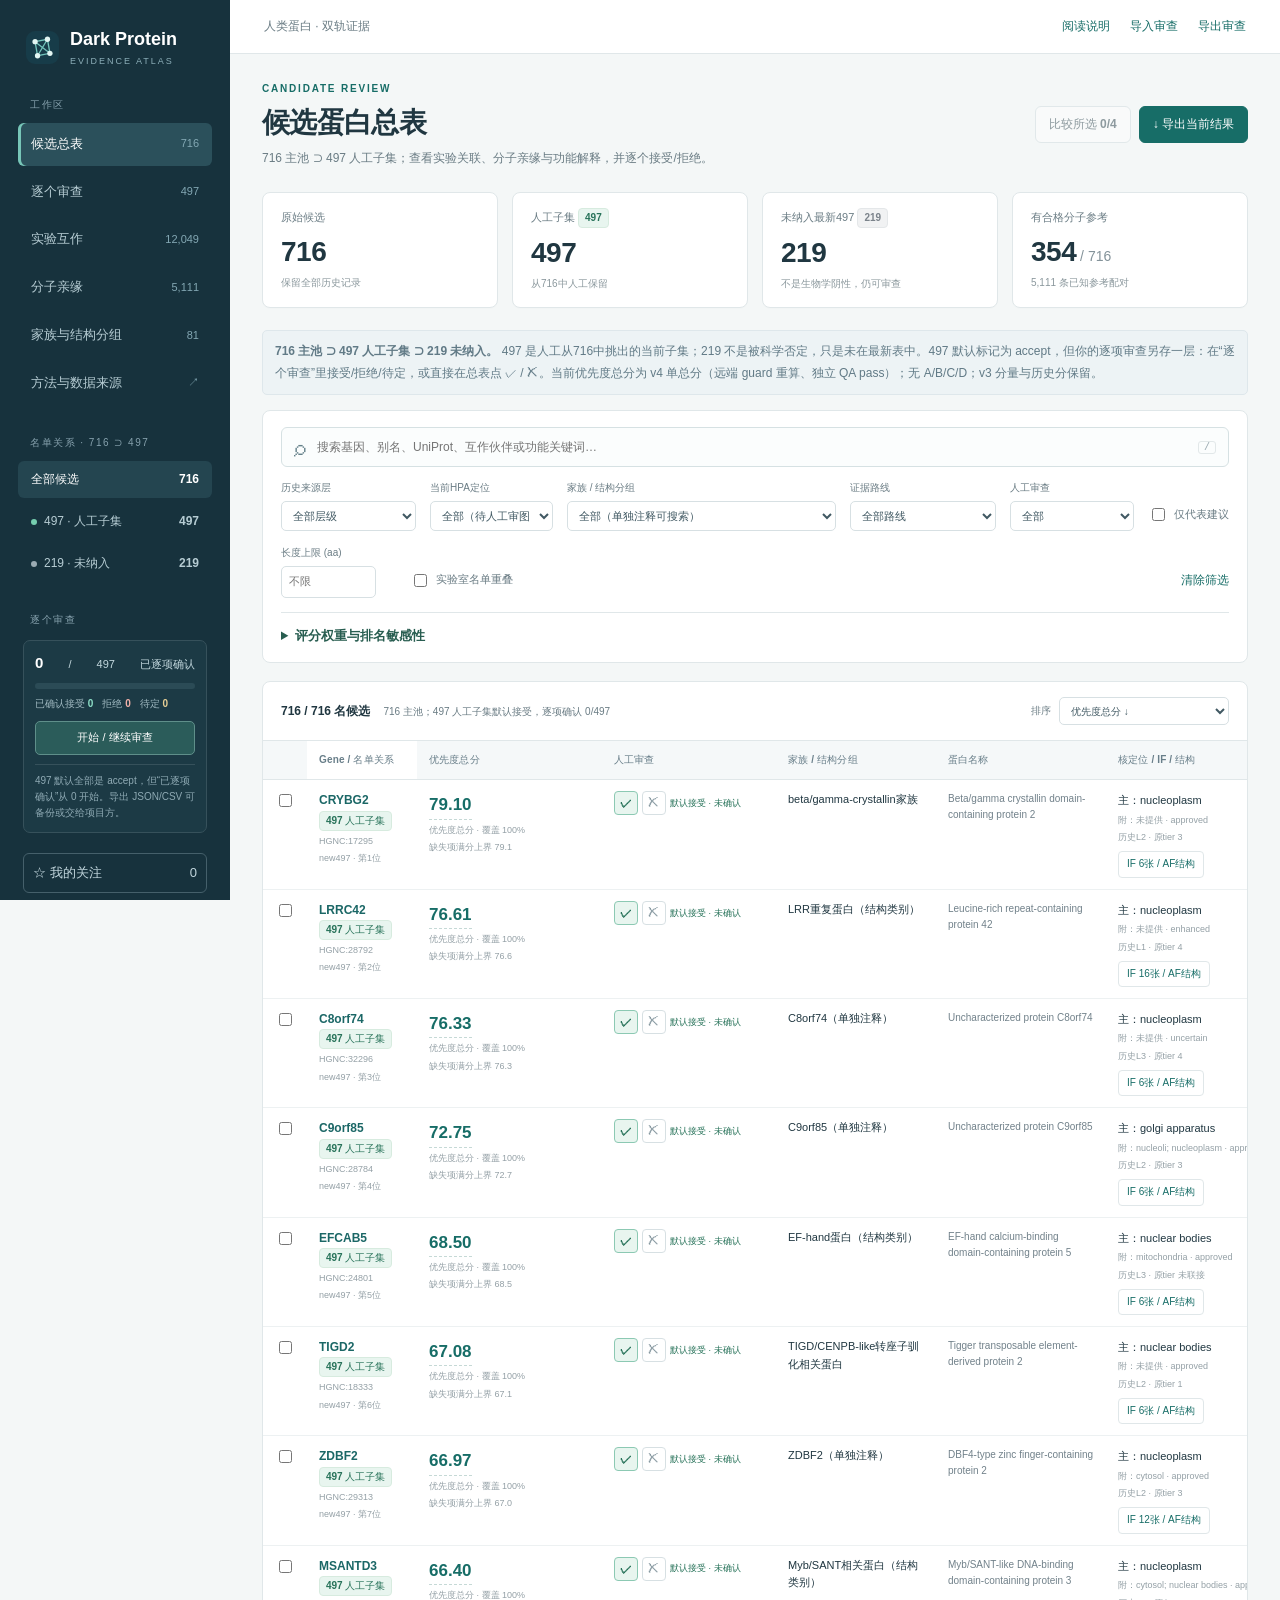
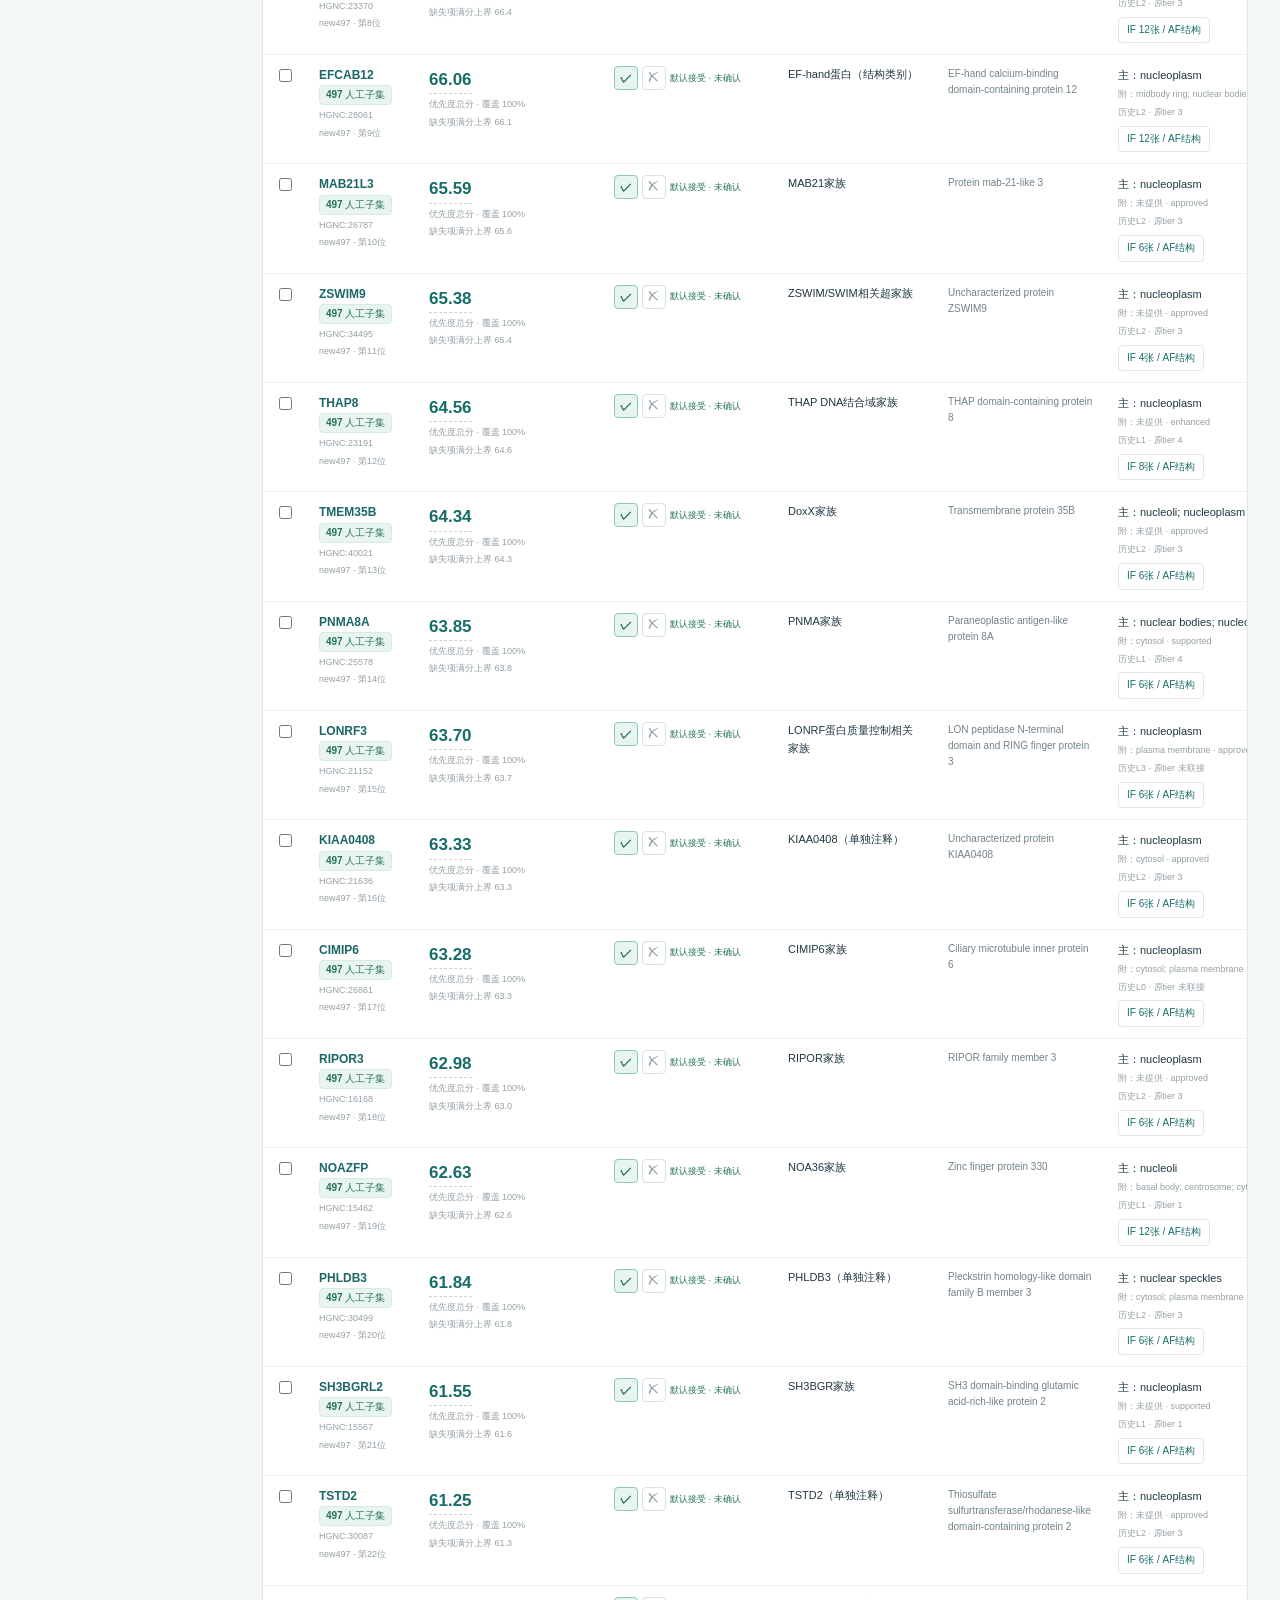
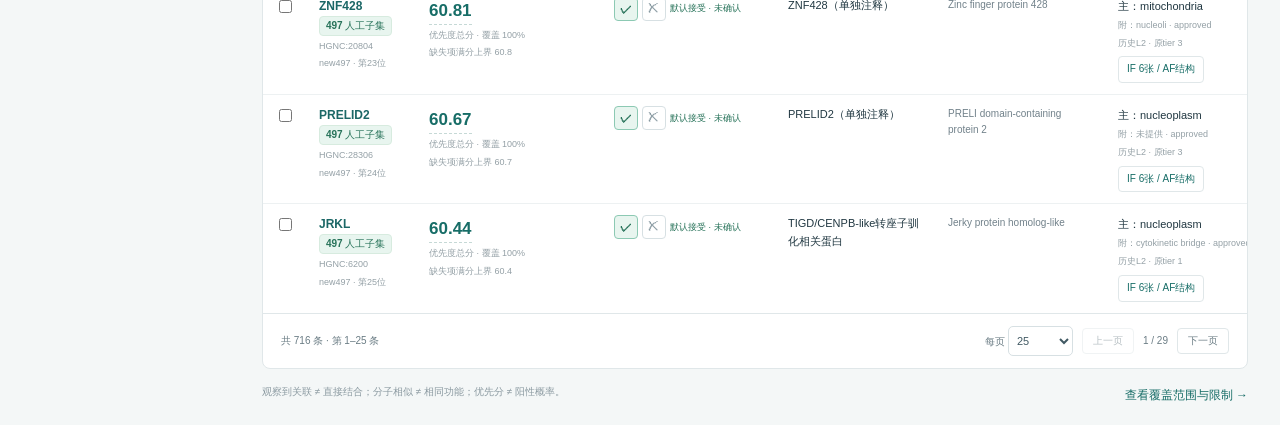
==== commit 88c3cff0: "Publish v4 single priority total and switch site data" ====
--- a/docs/index.html
+++ b/docs/index.html
@@ -48,7 +48,7 @@
     <button class="stat" data-stat="rejected"><span>未纳入最新497 <i class="pill rejected">219</i></span><strong>219</strong><small>不是生物学阴性，仍可审查</small></button>
     <button class="stat" data-stat="molecular"><span>有合格分子参考</span><strong>354<span class="stat-unit"> / 716</span></strong><small>5,111 条已知参考配对</small></button>
    </section>
-   <div class="review-notice scope-note"><strong>716 主池 ⊃ 497 人工子集 ⊃ 219 未纳入。</strong> 497 是人工从716中挑出的当前子集；219 不是被科学否定，只是未在最新表中。497 默认标记为 accept，但你的逐项审查另存一层：在“逐个审查”里接受/拒绝/待定，或直接在总表点 ✓ / ✗。当前优先度总分仍为 v3 快照；v4 单总分 dry-run 尚未替换。</div><section class="filter-panel" id="filters" aria-label="数据筛选">
+   <div class="review-notice scope-note"><strong>716 主池 ⊃ 497 人工子集 ⊃ 219 未纳入。</strong> 497 是人工从716中挑出的当前子集；219 不是被科学否定，只是未在最新表中。497 默认标记为 accept，但你的逐项审查另存一层：在“逐个审查”里接受/拒绝/待定，或直接在总表点 ✓ / ✗。当前优先度总分为 v4 单总分（远端 guard 重算、独立 QA pass）；无 A/B/C/D；v3 分量与历史分保留。</div><section class="filter-panel" id="filters" aria-label="数据筛选">
     <div class="search-wrap"><span aria-hidden="true">⌕</span><input type="search" id="search" aria-label="搜索蛋白、别名、伙伴或功能" placeholder="搜索基因、别名、UniProt、互作伙伴或功能关键词…"><kbd>/</kbd></div>
     <div class="filter-row">
      <label>历史来源层<select id="loc-filter"><option value="">全部层级</option><option value="L1">L1 · 强来源支持</option><option value="L2">L2 · 较低特异性支持</option><option value="L3">L3 · 提示性支持</option><option value="L0">L0 · 未解决</option></select></label>
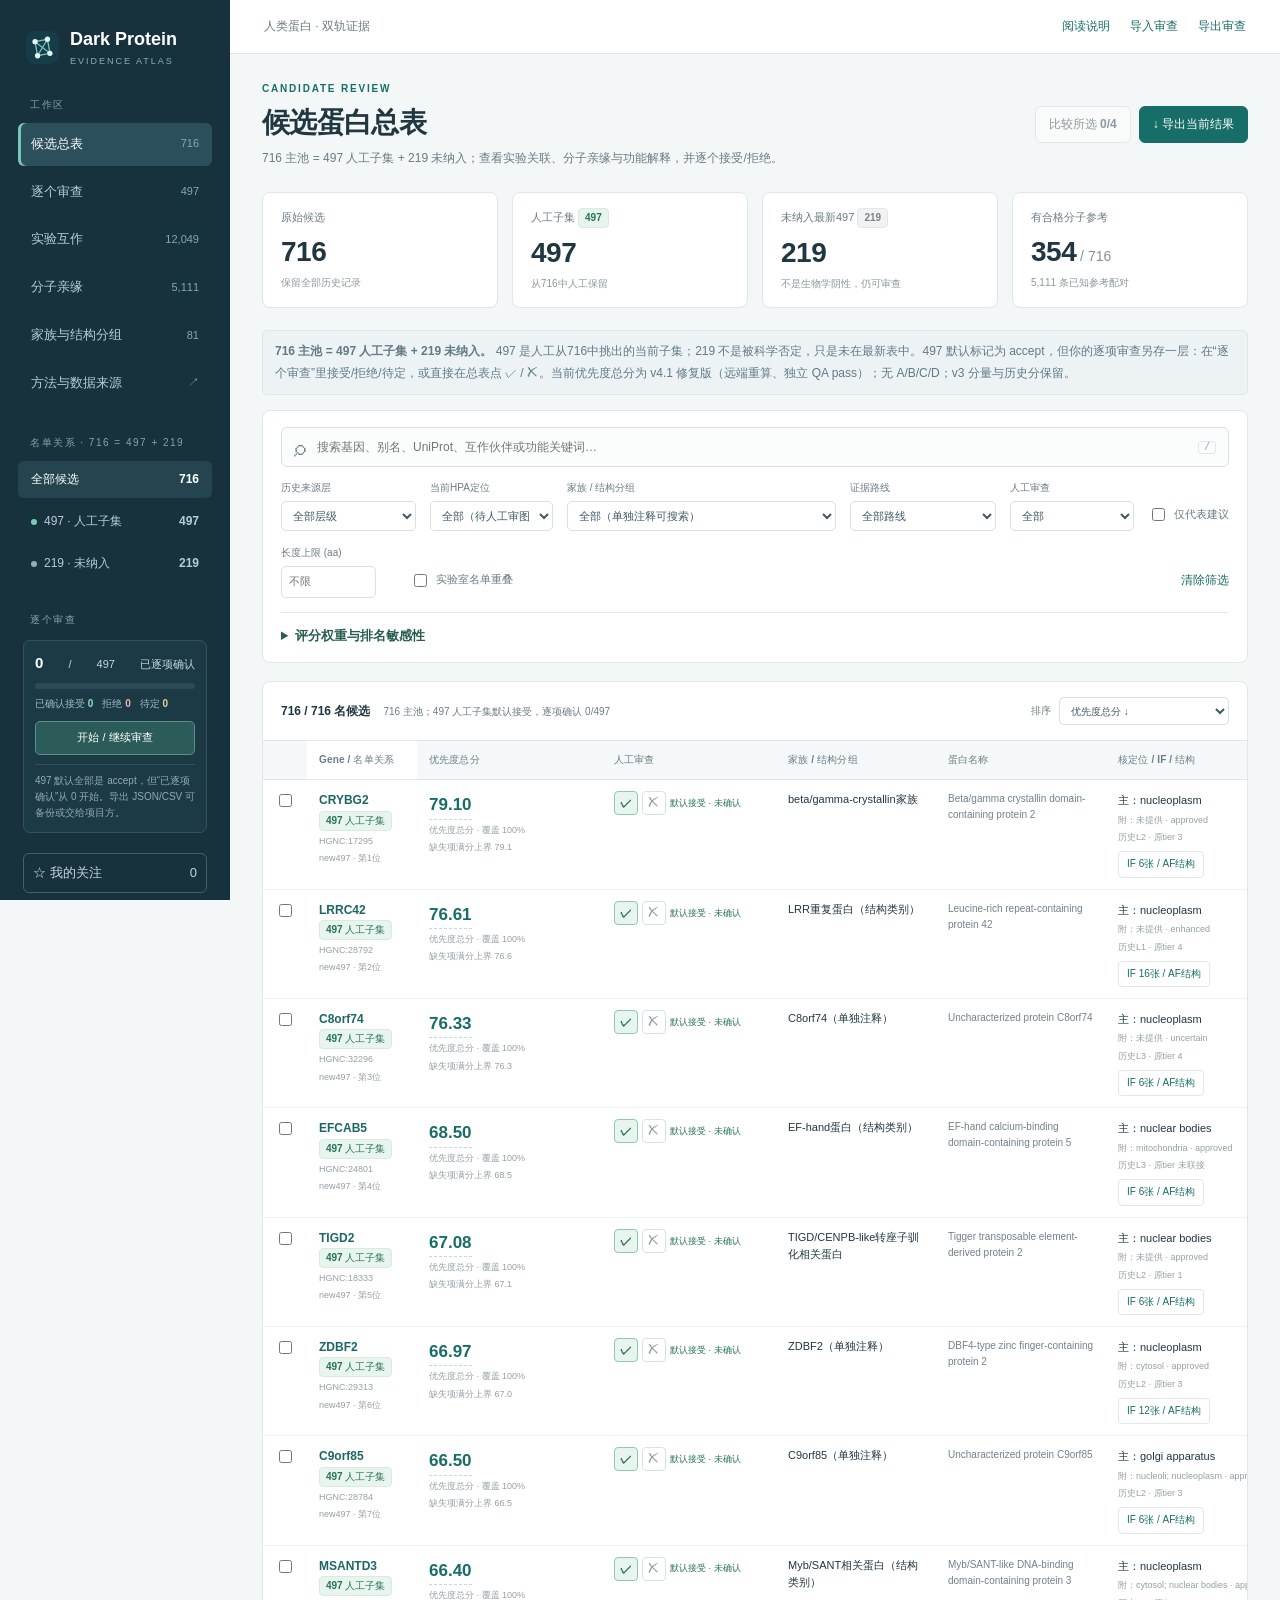
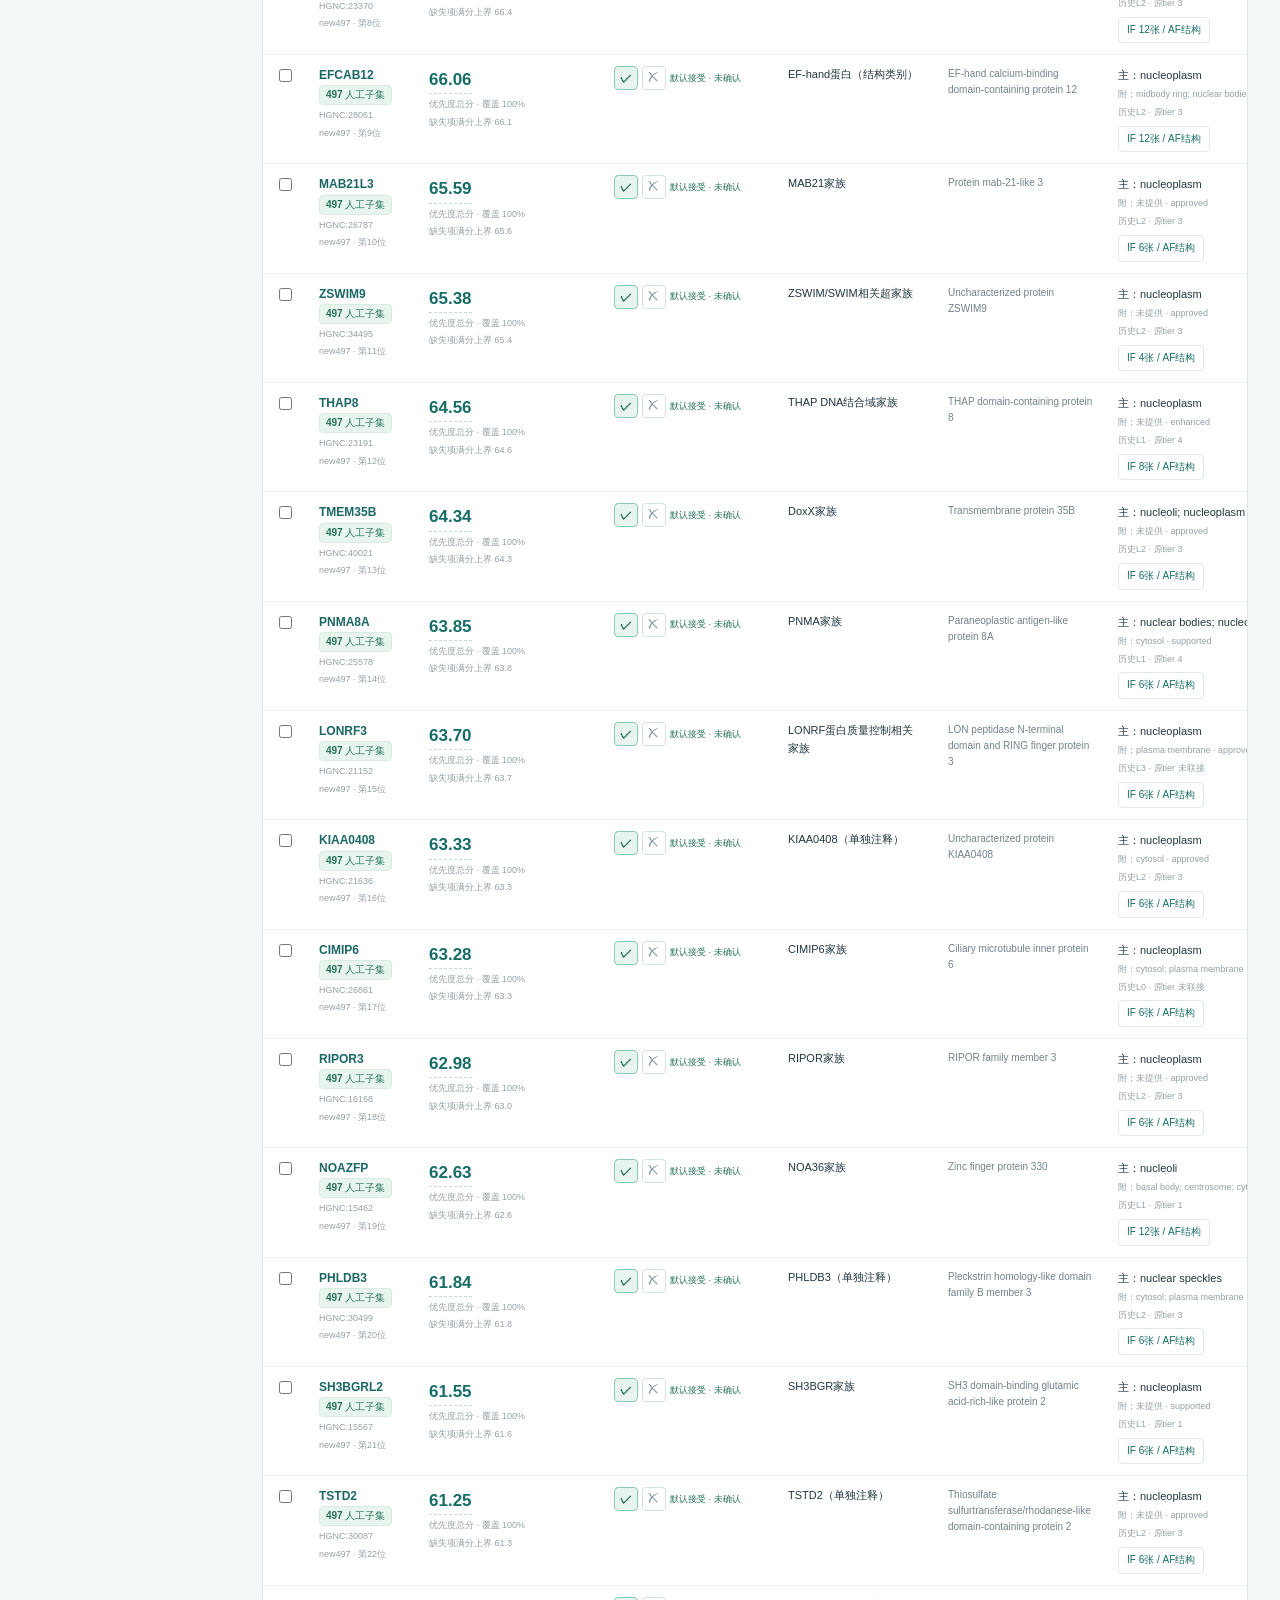
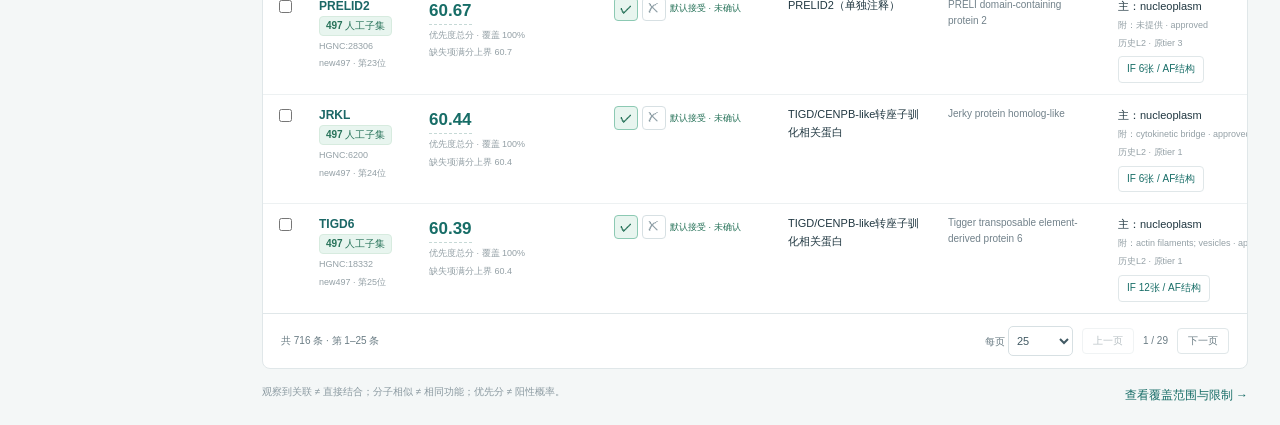
==== commit 937fb7a3: "Repair v4 localization routing and synchronize rankings, coverage and exports" ====
--- a/docs/index.html
+++ b/docs/index.html
@@ -4,8 +4,8 @@
  <meta charset="utf-8"><meta name="viewport" content="width=device-width,initial-scale=1">
  <meta name="description" content="716个人类候选蛋白的实验互作、分子亲缘与最新家族注释浏览器。">
  <title>Dark Protein Atlas · 候选证据浏览器</title>
- <link rel="icon" type="image/svg+xml" href="icon.svg"><link rel="stylesheet" href="style.css"><link rel="stylesheet" href="review.css?v=20261021-review-v1">
- <script defer src="data/index.js"></script><script defer src="model.js?v=20261021-review-v1"></script><script defer src="review-data/index.js?v=20261021-review-v1"></script><script defer src="review-media.js?v=20261021-review-v1"></script><script defer src="priority-data/index.js?v=20261021-review-v1"></script><script defer src="priority-integrated.js?v=20261021-review-v1"></script><script defer src="review-state.js?v=20261021-review-v1"></script><script defer src="review-view.js?v=20261021-review-v1"></script><script defer src="app.js?v=20261021-review-v1"></script>
+ <link rel="icon" type="image/svg+xml" href="icon.svg"><link rel="stylesheet" href="style.css"><link rel="stylesheet" href="review.css?v=20261022-v4-1">
+ <script defer src="data/index.js"></script><script defer src="model.js?v=20261022-v4-1"></script><script defer src="review-data/index.js?v=20261022-v4-1"></script><script defer src="review-media.js?v=20261022-v4-1"></script><script defer src="priority-data/index.js?v=20261022-v4-1"></script><script defer src="priority-integrated.js?v=20261022-v4-1"></script><script defer src="review-state.js?v=20261022-v4-1"></script><script defer src="review-view.js?v=20261022-v4-1"></script><script defer src="app.js?v=20261022-v4-1"></script>
 </head>
 <body>
  <a class="skip-link" href="#main">跳到内容</a>
@@ -20,7 +20,7 @@
    <button class="nav-button" data-view="families"><span>家族与结构分组</span><span>81</span></button>
    <button class="nav-button" data-view="methods"><span>方法与数据来源</span><span>↗</span></button>
   </nav>
-  <div class="sidebar-section">名单关系 · 716 ⊃ 497</div>
+  <div class="sidebar-section">名单关系 · 716 = 497 + 219</div>
   <div class="status-buttons" role="group" aria-label="审阅状态">
    <button class="status-button active" data-status=""><span>全部候选</span><b>716</b></button>
    <button class="status-button" data-status="new"><span><i class="status-dot new"></i>497 · 人工子集</span><b>497</b></button>
@@ -36,7 +36,7 @@
   </div>
   <button id="saved-only" class="saved-button" aria-pressed="false">☆ 我的关注 <span id="saved-count">0</span></button>
   <div class="sidebar-note"><strong>两层状态要分开</strong><p>716 是主池；497 是人工子集；219 只是未纳入最新497，不是生物学阴性。accept/reject 是你在本轮逐项审查里的判断，另存一层。</p><p>关注、笔记和审查结果仅保存在本浏览器。</p></div>
-  <div class="sidebar-bottom"><span class="snapshot-dot"></span>排名与定位更新 · 2026.10.21</div>
+  <div class="sidebar-bottom"><span class="snapshot-dot"></span>评分修复 v4.1 · 2026.10.22</div>
  </aside>
  <div class="shell">
   <header class="topbar"><span>人类蛋白 · 双轨证据</span><div><button id="about" class="text-button">阅读说明</button><button class="text-button" data-review-import="1">导入审查</button><button class="text-button" data-review-export="1">导出审查</button></div></header>
@@ -48,7 +48,7 @@
     <button class="stat" data-stat="rejected"><span>未纳入最新497 <i class="pill rejected">219</i></span><strong>219</strong><small>不是生物学阴性，仍可审查</small></button>
     <button class="stat" data-stat="molecular"><span>有合格分子参考</span><strong>354<span class="stat-unit"> / 716</span></strong><small>5,111 条已知参考配对</small></button>
    </section>
-   <div class="review-notice scope-note"><strong>716 主池 ⊃ 497 人工子集 ⊃ 219 未纳入。</strong> 497 是人工从716中挑出的当前子集；219 不是被科学否定，只是未在最新表中。497 默认标记为 accept，但你的逐项审查另存一层：在“逐个审查”里接受/拒绝/待定，或直接在总表点 ✓ / ✗。当前优先度总分为 v4 单总分（远端 guard 重算、独立 QA pass）；无 A/B/C/D；v3 分量与历史分保留。</div><section class="filter-panel" id="filters" aria-label="数据筛选">
+   <div class="review-notice scope-note"><strong>716 主池 = 497 人工子集 + 219 未纳入。</strong> 497 是人工从716中挑出的当前子集；219 不是被科学否定，只是未在最新表中。497 默认标记为 accept，但你的逐项审查另存一层：在“逐个审查”里接受/拒绝/待定，或直接在总表点 ✓ / ✗。当前优先度总分为 v4.1 修复版（远端重算、独立 QA pass）；无 A/B/C/D；v3 分量与历史分保留。</div><section class="filter-panel" id="filters" aria-label="数据筛选">
     <div class="search-wrap"><span aria-hidden="true">⌕</span><input type="search" id="search" aria-label="搜索蛋白、别名、伙伴或功能" placeholder="搜索基因、别名、UniProt、互作伙伴或功能关键词…"><kbd>/</kbd></div>
     <div class="filter-row">
      <label>历史来源层<select id="loc-filter"><option value="">全部层级</option><option value="L1">L1 · 强来源支持</option><option value="L2">L2 · 较低特异性支持</option><option value="L3">L3 · 提示性支持</option><option value="L0">L0 · 未解决</option></select></label>
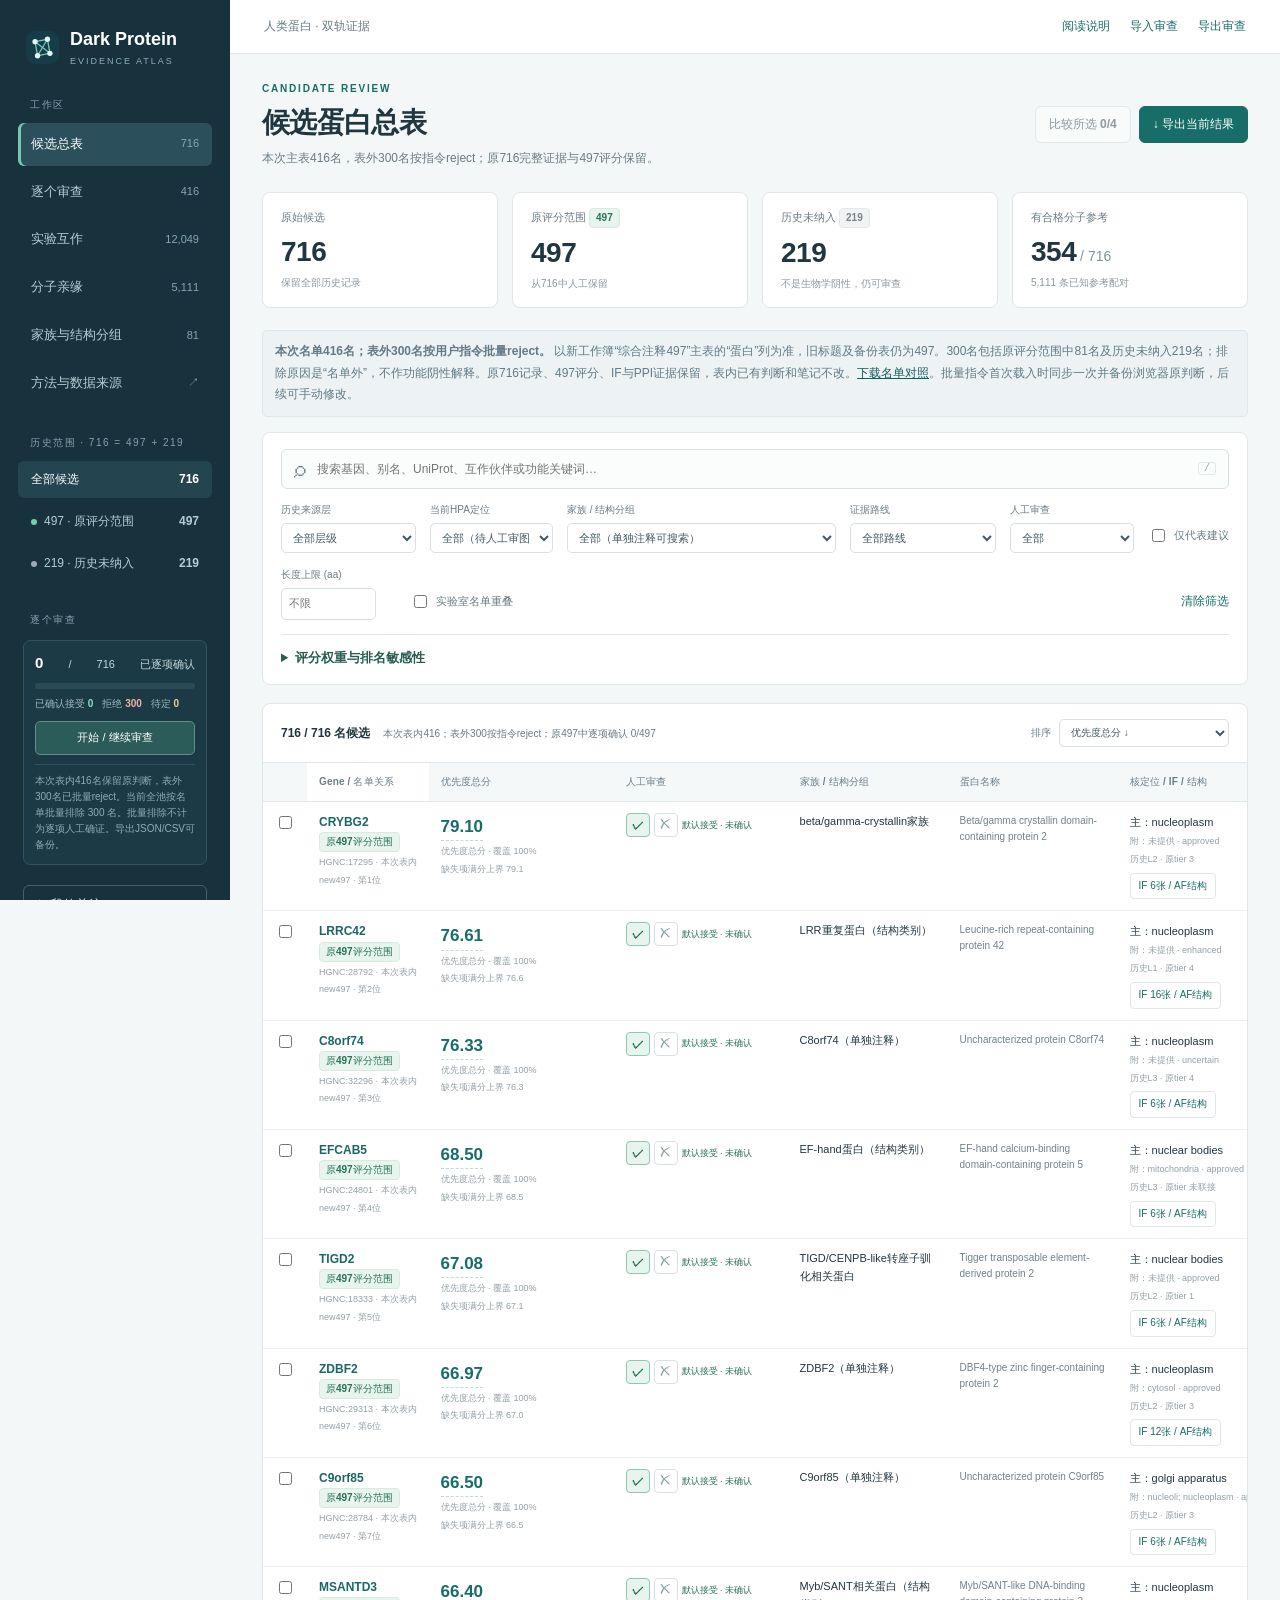
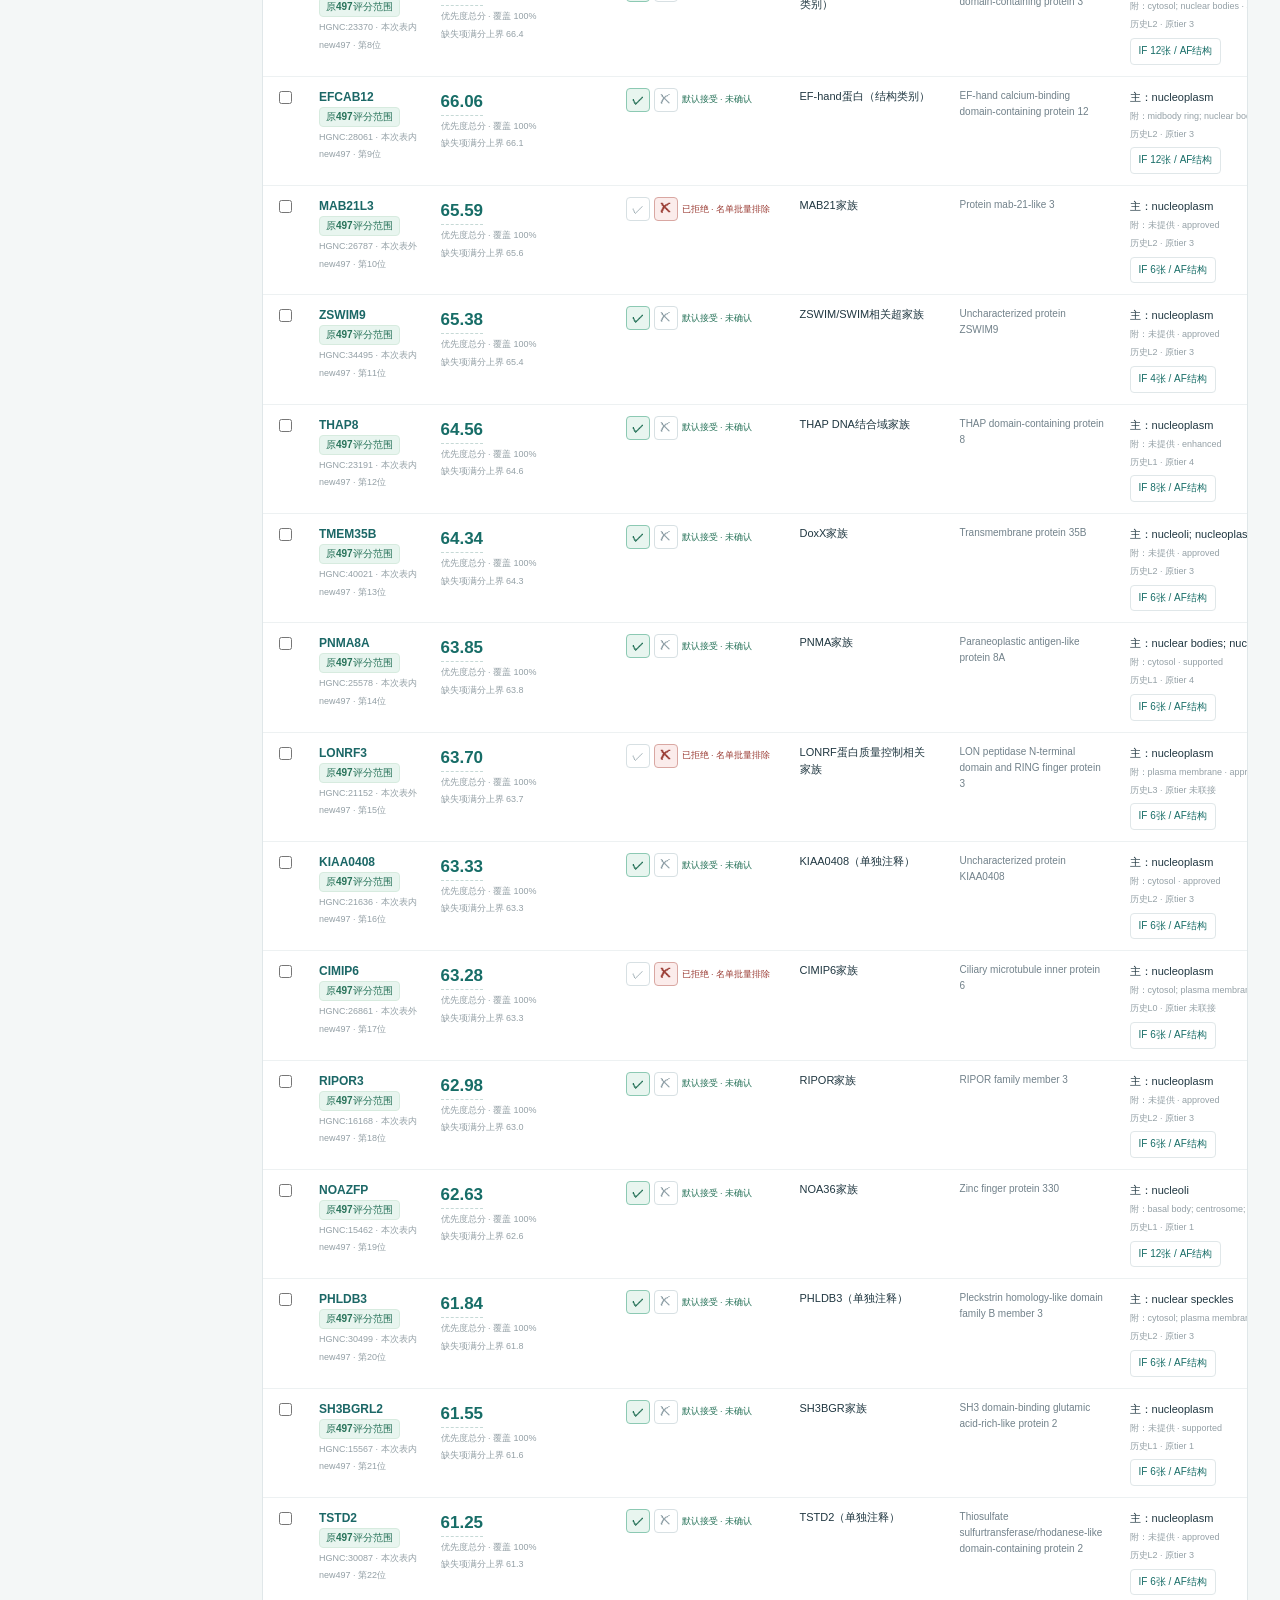
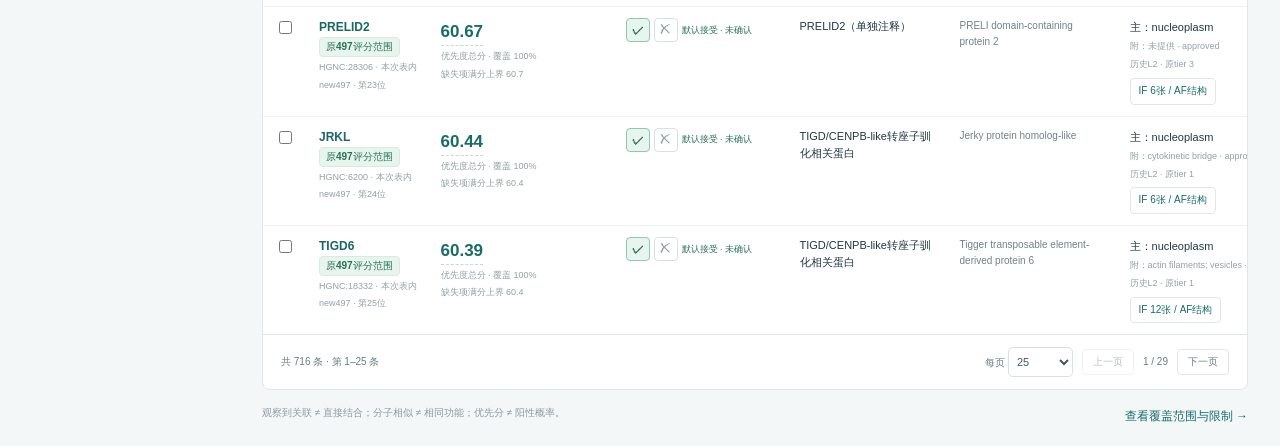
==== commit 86ca7b1c: "Apply user workbook exclusions to review decisions for 300 proteins" ====
--- a/docs/index.html
+++ b/docs/index.html
@@ -4,8 +4,8 @@
  <meta charset="utf-8"><meta name="viewport" content="width=device-width,initial-scale=1">
  <meta name="description" content="716个人类候选蛋白的实验互作、分子亲缘与最新家族注释浏览器。">
  <title>Dark Protein Atlas · 候选证据浏览器</title>
- <link rel="icon" type="image/svg+xml" href="icon.svg"><link rel="stylesheet" href="style.css"><link rel="stylesheet" href="review.css?v=20261022-v4-1">
- <script defer src="data/index.js"></script><script defer src="model.js?v=20261022-v4-1"></script><script defer src="review-data/index.js?v=20261022-v4-1"></script><script defer src="review-media.js?v=20261022-v4-1"></script><script defer src="priority-data/index.js?v=20261022-v4-1"></script><script defer src="priority-integrated.js?v=20261022-v4-1"></script><script defer src="review-state.js?v=20261022-v4-1"></script><script defer src="review-view.js?v=20261022-v4-1"></script><script defer src="app.js?v=20261022-v4-1"></script>
+ <link rel="icon" type="image/svg+xml" href="icon.svg"><link rel="stylesheet" href="style.css"><link rel="stylesheet" href="review.css?v=20261022-list416">
+ <script defer src="data/index.js"></script><script defer src="model.js?v=20261022-list416"></script><script defer src="review-data/index.js?v=20261022-list416"></script><script defer src="review-media.js?v=20261022-list416"></script><script defer src="priority-data/index.js?v=20261022-list416"></script><script defer src="priority-integrated.js?v=20261022-list416"></script><script defer src="review-list-policy.js?v=20261022-list416"></script><script defer src="review-state.js?v=20261022-list416"></script><script defer src="review-view.js?v=20261022-list416"></script><script defer src="app.js?v=20261022-list416"></script>
 </head>
 <body>
  <a class="skip-link" href="#main">跳到内容</a>
@@ -20,22 +20,22 @@
    <button class="nav-button" data-view="families"><span>家族与结构分组</span><span>81</span></button>
    <button class="nav-button" data-view="methods"><span>方法与数据来源</span><span>↗</span></button>
   </nav>
-  <div class="sidebar-section">名单关系 · 716 = 497 + 219</div>
+  <div class="sidebar-section">历史范围 · 716 = 497 + 219</div>
   <div class="status-buttons" role="group" aria-label="审阅状态">
    <button class="status-button active" data-status=""><span>全部候选</span><b>716</b></button>
-   <button class="status-button" data-status="new"><span><i class="status-dot new"></i>497 · 人工子集</span><b>497</b></button>
-   <button class="status-button" data-status="rejected"><span><i class="status-dot rejected"></i>219 · 未纳入</span><b>219</b></button>
+   <button class="status-button" data-status="new"><span><i class="status-dot new"></i>497 · 原评分范围</span><b>497</b></button>
+   <button class="status-button" data-status="rejected"><span><i class="status-dot rejected"></i>219 · 历史未纳入</span><b>219</b></button>
   </div>
   <div class="sidebar-section">逐个审查</div>
   <div class="review-progress">
-   <div class="review-progress-line"><strong id="review-reviewed">0</strong> / <span id="review-total">497</span> 已逐项确认</div>
+   <div class="review-progress-line"><strong id="review-reviewed">0</strong> / <span id="review-total">716</span> 已逐项确认</div>
    <div class="progress-track" aria-hidden="true"><span id="review-progress-bar"></span></div>
    <div class="review-counts"><span class="ok">已确认接受 <b id="review-accept">0</b></span><span class="no">拒绝 <b id="review-reject">0</b></span><span class="wait">待定 <b id="review-pending">0</b></span></div>
    <button class="review-start" data-view="review">开始 / 继续审查</button>
-   <p class="sidebar-note">497 默认全部是 accept，但“已逐项确认”从 0 开始。导出 JSON/CSV 可备份或交给项目方。</p>
+   <p class="sidebar-note">本次表内416名保留原判断，表外300名已批量reject。<span id="review-batch-note"></span>批量排除不计为逐项人工确证。导出JSON/CSV可备份。</p>
   </div>
   <button id="saved-only" class="saved-button" aria-pressed="false">☆ 我的关注 <span id="saved-count">0</span></button>
-  <div class="sidebar-note"><strong>两层状态要分开</strong><p>716 是主池；497 是人工子集；219 只是未纳入最新497，不是生物学阴性。accept/reject 是你在本轮逐项审查里的判断，另存一层。</p><p>关注、笔记和审查结果仅保存在本浏览器。</p></div>
+  <div class="sidebar-note"><strong>两层状态要分开</strong><p>716是主池，497与219是历史分组。本次主表416名，表外300名已按指令reject；这是用户选题决定，原证据保留。</p><p>关注、笔记和审查结果仅保存在本浏览器。</p></div>
   <div class="sidebar-bottom"><span class="snapshot-dot"></span>评分修复 v4.1 · 2026.10.22</div>
  </aside>
  <div class="shell">
@@ -44,11 +44,11 @@
    <section class="page-heading"><div><p class="eyebrow">CANDIDATE REVIEW</p><h1 id="page-title">候选蛋白总表</h1><p id="page-description">从原始候选到最新保留名单，在同一处查看实验关联、分子亲缘与功能解释。</p></div><div class="heading-actions"><button id="compare" class="button" disabled>比较所选 <span id="compare-count">0</span>/4</button><button id="export" class="button primary">↓ 导出当前结果</button></div></section>
    <section class="stats" aria-label="数据覆盖">
     <button class="stat" data-stat="all"><span>原始候选</span><strong>716</strong><small>保留全部历史记录</small></button>
-    <button class="stat" data-stat="new"><span>人工子集 <i class="pill new">497</i></span><strong>497</strong><small>从716中人工保留</small></button>
-    <button class="stat" data-stat="rejected"><span>未纳入最新497 <i class="pill rejected">219</i></span><strong>219</strong><small>不是生物学阴性，仍可审查</small></button>
+    <button class="stat" data-stat="new"><span>原评分范围 <i class="pill new">497</i></span><strong>497</strong><small>从716中人工保留</small></button>
+    <button class="stat" data-stat="rejected"><span>历史未纳入 <i class="pill rejected">219</i></span><strong>219</strong><small>不是生物学阴性，仍可审查</small></button>
     <button class="stat" data-stat="molecular"><span>有合格分子参考</span><strong>354<span class="stat-unit"> / 716</span></strong><small>5,111 条已知参考配对</small></button>
    </section>
-   <div class="review-notice scope-note"><strong>716 主池 = 497 人工子集 + 219 未纳入。</strong> 497 是人工从716中挑出的当前子集；219 不是被科学否定，只是未在最新表中。497 默认标记为 accept，但你的逐项审查另存一层：在“逐个审查”里接受/拒绝/待定，或直接在总表点 ✓ / ✗。当前优先度总分为 v4.1 修复版（远端重算、独立 QA pass）；无 A/B/C/D；v3 分量与历史分保留。</div><section class="filter-panel" id="filters" aria-label="数据筛选">
+   <div class="review-notice scope-note"><strong>本次名单416名；表外300名按用户指令批量reject。</strong> 以新工作簿“综合注释497”主表的“蛋白”列为准，旧标题及备份表仍为497。300名包括原评分范围中81名及历史未纳入219名；排除原因是“名单外”，不作功能阴性解释。原716记录、497评分、IF与PPI证据保留，表内已有判断和笔记不改。<a href="downloads/user_list_decisions716_20261022.tsv">下载名单对照</a>。批量指令首次载入时同步一次并备份浏览器原判断，后续可手动修改。</div><section class="filter-panel" id="filters" aria-label="数据筛选">
     <div class="search-wrap"><span aria-hidden="true">⌕</span><input type="search" id="search" aria-label="搜索蛋白、别名、伙伴或功能" placeholder="搜索基因、别名、UniProt、互作伙伴或功能关键词…"><kbd>/</kbd></div>
     <div class="filter-row">
      <label>历史来源层<select id="loc-filter"><option value="">全部层级</option><option value="L1">L1 · 强来源支持</option><option value="L2">L2 · 较低特异性支持</option><option value="L3">L3 · 提示性支持</option><option value="L0">L0 · 未解决</option></select></label>
